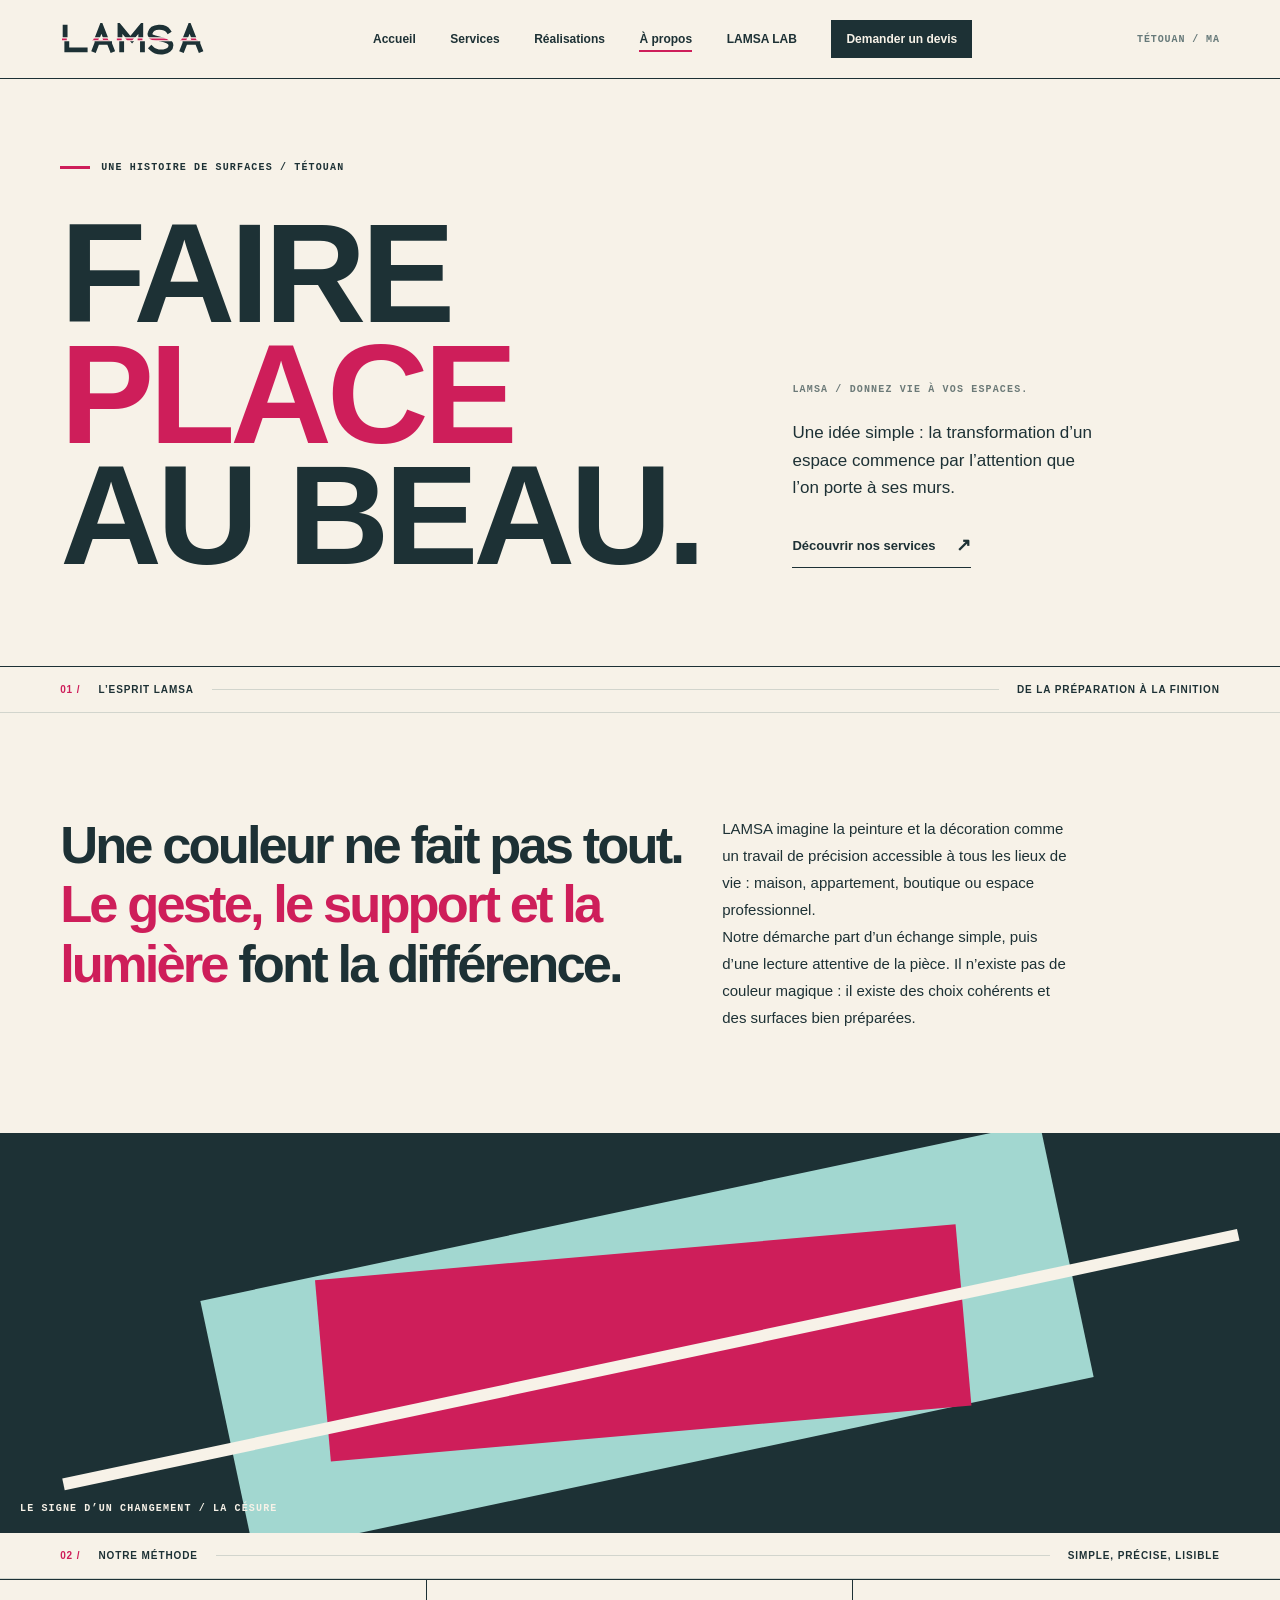
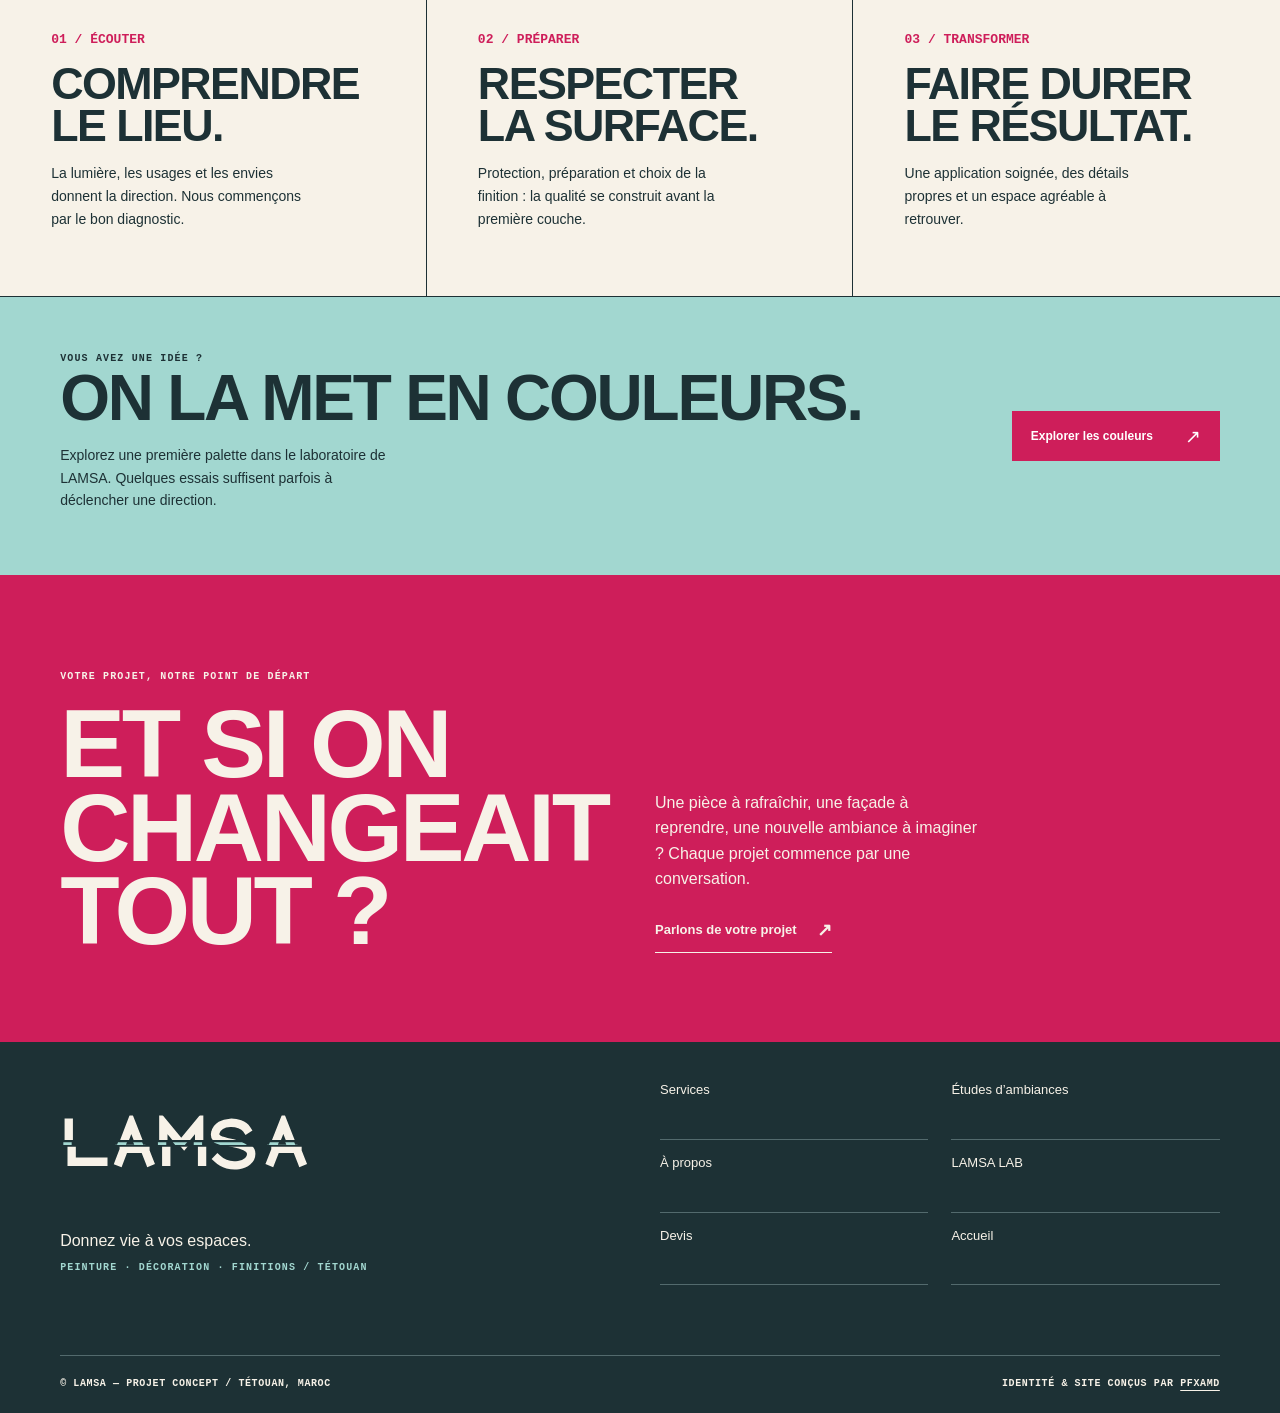
==== a-propos/index.html @ cbaf8243 "feat: build French multi-page LAMSA website around the color lab" ====
<!doctype html>
<html lang="fr"><head><meta charset="utf-8"><meta name="viewport" content="width=device-width, initial-scale=1">
<meta name="theme-color" content="#F7F2E8"><meta name="description" content="Découvrez l’esprit LAMSA à Tétouan : écoute, préparation des supports, peinture et finitions pour donner vie à vos espaces.">
<title>Notre approche — LAMSA</title>
<link rel="icon" href="../brand/lamsa-symbol.svg" type="image/svg+xml">
<link rel="stylesheet" href="../brand/tokens.css">
<link rel="stylesheet" href="../assets/site.css">
<script defer src="../assets/site.js"></script>
</head><body class="page-about"><div class="site-wrap"><a class="skip-site" href="#contenu">Aller au contenu</a>
<header class="topbar">
  <a class="topbar-logo" href="../index.html" aria-label="LAMSA — Accueil"><img src="../brand/lamsa-wordmark.svg" alt="LAMSA" width="612" height="132"></a>
  <nav id="siteNav" class="topbar-nav" aria-label="Navigation principale"><a href="../index.html">Accueil</a><a href="../services/">Services</a><a href="../realisations/">Réalisations</a><a href="../a-propos/" aria-current="page">À propos</a><a href="../lab/">LAMSA LAB</a><a href="../devis/" class="nav-quote">Demander un devis</a></nav>
  <span class="nav-location">TÉTOUAN / MA</span>
  <button class="menu-toggle" type="button" aria-controls="siteNav" aria-expanded="false"><span class="menu-glyph" aria-hidden="true"></span>MENU</button>
</header>
<main id="contenu">
<section class="page-intro"><div><span class="smallcaps"><span class="accent-line"></span>UNE HISTOIRE DE SURFACES / TÉTOUAN</span><h1 class="display">Faire<br><em>place</em><br>au beau.</h1></div><div class="page-intro-aside"><span class="issue-tag smallcaps">LAMSA / DONNEZ VIE À VOS ESPACES.</span><p>Une idée simple : la transformation d’un espace commence par l’attention que l’on porte à ses murs.</p><a class="text-link" href="../services/">Découvrir nos services <span aria-hidden="true">↗</span></a></div></section>
<div class="section-topline"><span class="number">01 /</span><span>L’ESPRIT LAMSA</span><i aria-hidden="true"></i><span>DE LA PRÉPARATION À LA FINITION</span></div>
<section class="about-statement"><blockquote>Une couleur ne fait pas tout. <em>Le geste, le support et la lumière</em> font la différence.</blockquote><div><p>LAMSA imagine la peinture et la décoration comme un travail de précision accessible à tous les lieux de vie : maison, appartement, boutique ou espace professionnel.</p><p>Notre démarche part d’un échange simple, puis d’une lecture attentive de la pièce. Il n’existe pas de couleur magique : il existe des choix cohérents et des surfaces bien préparées.</p></div></section>
<div class="about-diagram" role="img" aria-label="Composition géométrique La Césure, symbole des surfaces transformées"><div class="tile"></div><span class="smallcaps">LE SIGNE D’UN CHANGEMENT / LA CÉSURE</span></div>
<div class="section-topline"><span class="number">02 /</span><span>NOTRE MÉTHODE</span><i aria-hidden="true"></i><span>SIMPLE, PRÉCISE, LISIBLE</span></div>
<section class="method-list" aria-label="Les trois principes de LAMSA"><article><span class="method-no">01 / ÉCOUTER</span><div><h2 class="display">Comprendre<br>le lieu.</h2><p>La lumière, les usages et les envies donnent la direction. Nous commençons par le bon diagnostic.</p></div></article><article><span class="method-no">02 / PRÉPARER</span><div><h2 class="display">Respecter<br>la surface.</h2><p>Protection, préparation et choix de la finition : la qualité se construit avant la première couche.</p></div></article><article><span class="method-no">03 / TRANSFORMER</span><div><h2 class="display">Faire durer<br>le résultat.</h2><p>Une application soignée, des détails propres et un espace agréable à retrouver.</p></div></article></section>
<section class="next-band"><div><span class="smallcaps">VOUS AVEZ UNE IDÉE ?</span><h2 class="display">On la met en couleurs.</h2><p>Explorez une première palette dans le laboratoire de LAMSA. Quelques essais suffisent parfois à déclencher une direction.</p></div><a class="action-link" href="../lab/">Explorer les couleurs <span aria-hidden="true">↗</span></a></section>
<section class="final-cta" aria-labelledby="finalCtaTitle"><div><span class="smallcaps">VOTRE PROJET, NOTRE POINT DE DÉPART</span><h2 id="finalCtaTitle" class="display">Et si on<br>changeait<br>tout ?</h2></div><div><p>Une pièce à rafraîchir, une façade à reprendre, une nouvelle ambiance à imaginer ? Chaque projet commence par une conversation.</p><a href="../devis/" class="text-link">Parlons de votre projet <span aria-hidden="true">↗</span></a></div></section>
</main><footer class="site-footer"><div class="footer-main"><div>
    <a href="../index.html" aria-label="LAMSA — retour à l’accueil"><img src="../brand/lamsa-wordmark-white.svg" width="612" height="132" alt="LAMSA"></a>
    <p class="footer-claim">Donnez vie à vos espaces.</p><p class="smallcaps" style="color:#A2D7D0">PEINTURE · DÉCORATION · FINITIONS / TÉTOUAN</p></div>
    <nav class="footer-links" aria-label="Navigation de bas de page"><a href="../services/">Services</a><a href="../realisations/">Études d’ambiances</a><a href="../a-propos/">À propos</a><a href="../lab/">LAMSA LAB</a><a href="../devis/">Devis</a><a href="../index.html">Accueil</a></nav></div>
    <div class="footer-bottom"><span>© LAMSA — PROJET CONCEPT / TÉTOUAN, MAROC</span><span>IDENTITÉ & SITE CONÇUS PAR <a href="https://www.pfxamd.com" rel="noopener noreferrer">PFXAMD</a></span></div></footer></div></body></html>
---- brand/tokens.css ----
/* LAMSA — Direction 01 / La Césure. */
:root {
  --lamsa-ink: #1D3135;
  --lamsa-signature: #CE1E5A;
  --lamsa-plaster: #F7F2E8;
  --lamsa-glaze: #A2D7D0;
  --lamsa-rule: #D2D5CD;
  --lamsa-display: "Arial Narrow", "Helvetica Neue", Arial, sans-serif;
  --lamsa-text: "Helvetica Neue", Arial, sans-serif;
}
---- assets/site.css ----
/* LAMSA / La Césure — Original commercial site system by PFXAMD. */
:root{color-scheme:light;--ink:#1D3135;--paper:#F7F2E8;--pink:#CE1E5A;--mint:#A2D7D0;--rule:#D2D5CD;--soft:#E9E4D8;--pad:clamp(20px,4.7vw,78px)}
*,*::before,*::after{box-sizing:border-box}
html{scroll-behavior:smooth;scroll-padding-top:104px}
body{margin:0;background:var(--paper);color:var(--ink);font-family:"Helvetica Neue",Arial,sans-serif;-webkit-font-smoothing:antialiased}
a{color:inherit;text-decoration:none}button,input,select,textarea{font:inherit}button{cursor:pointer}button:disabled{cursor:not-allowed}a:focus-visible,button:focus-visible,input:focus-visible,textarea:focus-visible,select:focus-visible,summary:focus-visible{outline:3px solid var(--pink);outline-offset:3px}img,svg{max-width:100%}img{display:block}.site-wrap{max-width:1680px;margin:auto;overflow:clip}.smallcaps{font:700 10px/1.5 ui-monospace,Consolas,monospace;letter-spacing:.115em;text-transform:uppercase}.muted{color:#677875}.accent{color:var(--pink)}.accent-line{display:inline-block;vertical-align:middle;width:30px;height:3px;background:var(--pink);margin-inline-end:11px}.display{font-family:Impact,"Arial Narrow",Arial,sans-serif;letter-spacing:-.035em;text-transform:uppercase;font-stretch:condensed;font-weight:900}.kicker{font:700 11px/1.4 ui-monospace,Consolas,monospace;letter-spacing:.1em;text-transform:uppercase}.section-topline{display:flex;gap:18px;align-items:center;border-bottom:1px solid var(--rule);padding:17px var(--pad);font-size:10px;letter-spacing:.09em;font-weight:700}.section-topline i{height:1px;flex:1;background:var(--rule)}.section-topline .number{color:var(--pink)}.text-link{display:inline-flex;align-items:center;gap:20px;font-weight:700;font-size:13px;padding:11px 0;border-bottom:1px solid var(--ink);transition:gap .2s,color .2s}.text-link:hover{gap:28px;color:var(--pink)}.text-link span:last-child{font-size:18px}.action-link{display:inline-flex;align-items:center;justify-content:space-between;gap:32px;min-height:50px;background:var(--pink);color:white;padding:12px 19px;font-weight:700;font-size:12px;transition:background .2s}.action-link:hover{background:#A81549}.action-link span{font-size:19px;font-weight:400}.skip-site{position:absolute;z-index:100;top:-90px;left:10px;background:var(--paper);padding:13px;border:2px solid var(--pink)}.skip-site:focus{top:12px}
/* Navigation: repeated in static HTML to keep every URL independently usable. */
.topbar{position:relative;z-index:50;display:flex;align-items:center;justify-content:space-between;gap:22px;min-height:79px;padding:0 var(--pad);border-bottom:1px solid var(--ink);background:var(--paper)}.topbar-logo{width:148px;min-width:117px;display:block}.topbar-logo img{display:block;width:100%;height:auto}.topbar-nav{display:flex;gap:clamp(14px,2.7vw,40px);align-items:center}.topbar-nav>a{font-size:12px;font-weight:650;padding:13px 0;position:relative;white-space:nowrap}.topbar-nav>a:not(.nav-quote)::after{content:"";height:2px;background:var(--pink);position:absolute;left:0;bottom:7px;right:100%;transition:right .2s}.topbar-nav>a[aria-current=page]::after,.topbar-nav>a:hover::after{right:0}.topbar-nav .nav-quote{background:var(--ink);color:var(--paper);padding:12px 15px}.topbar-nav .nav-quote:hover{background:var(--pink)}.nav-location{font:700 10px ui-monospace,monospace;letter-spacing:.09em;color:#667979;white-space:nowrap}.menu-toggle{display:none;background:none;border:0;padding:10px 1px;color:var(--ink);font:700 11px ui-monospace,monospace;gap:9px;align-items:center}.menu-glyph{position:relative;width:22px;height:13px;border-block:2px solid currentColor;display:inline-block}.menu-glyph::after{content:"";position:absolute;top:4px;left:0;width:100%;height:2px;background:currentColor}.topbar.menu-open .menu-glyph{border-color:transparent}.topbar.menu-open .menu-glyph::after{transform:rotate(45deg);top:4px}.topbar.menu-open .menu-glyph::before{content:"";position:absolute;top:4px;left:0;width:100%;height:2px;background:currentColor;transform:rotate(-45deg)}
/* Homepage / editorial transformation canvas. */
.hero{display:grid;grid-template-columns:minmax(0,1.02fr) minmax(0,.98fr);min-height:clamp(590px,58vw,740px);border-bottom:1px solid var(--ink)}.hero-copy{padding:clamp(36px,4vw,62px) var(--pad);display:flex;flex-direction:column;align-items:flex-start}.hero h1{font-size:clamp(74px,8.7vw,155px);line-height:.85;margin:clamp(28px,5vw,78px) 0 27px}.hero h1 span{display:block}.hero h1 .cutline{color:var(--pink);position:relative}.hero h1 .cutline::before{content:"";display:block;position:absolute;left:-5px;right:-25px;top:53%;height:5px;background:var(--paper);transform:translateX(-10px)}.hero-intro{font-size:16px;line-height:1.6;max-width:38ch;margin:0 0 24px}.hero-copy .hero-actions{display:flex;flex-wrap:wrap;align-items:center;gap:12px 24px;margin-top:auto;padding-top:25px}.hero-tag{font:700 10px/1.7 ui-monospace,monospace;letter-spacing:.07em;max-width:190px;color:#667875}.hero-art{position:relative;min-height:510px;background:#E2DAC9;overflow:hidden;isolation:isolate}.hero-art::after{content:"";position:absolute;inset:0;border-left:1px solid var(--ink);pointer-events:none}.hero-art .visual-ident{position:absolute;z-index:12;top:24px;left:25px;color:var(--ink);font:700 10px ui-monospace,monospace;letter-spacing:.1em}.hero-art .change-group{position:absolute;z-index:15;bottom:20px;left:24px;right:24px;display:flex;justify-content:space-between;align-items:end;gap:20px}.theme-picker{display:flex;gap:7px}.theme-picker button{width:35px;height:35px;background:var(--swatch);border:3px solid #f7f2e8;box-shadow:0 0 0 1px #1d313560;position:relative}.theme-picker button[aria-pressed=true]::after{content:"";position:absolute;inset:8px;border:1px solid #f7f2e8;transform:rotate(45deg)}.theme-description{color:var(--paper);text-align:right;text-shadow:0 1px 14px #1d3135;max-width:135px}.theme-description strong{display:block;font-size:14px}.theme-description span{font:700 9px ui-monospace,monospace;letter-spacing:.06em}.room-art{position:absolute;inset:0;--wall-a:#78947E;--wall-b:#E8DBC3;--room-filter:0;transition:background .35s}.room-art .ceiling{position:absolute;inset:0 0 61%;background:#FAF5E7;clip-path:polygon(0 0,100% 0,100% 25%,28% 0,0 13%)}.room-art .wall-main{position:absolute;inset:8% -1% 23% 26%;background:var(--wall-a);clip-path:polygon(0 0,100% 11%,100% 100%,0 93%);transition:background .4s}.room-art .wall-side{position:absolute;inset:7% 73% 11% -3%;background:var(--wall-b);clip-path:polygon(0 7%,100% 0,100% 92%,0 100%);transition:background .4s}.room-art .wall-main::after{content:"";position:absolute;inset:0;background:linear-gradient(129deg,#fff9 0%,transparent 35%,#172b4035 100%)}.room-art .wall-side::after{content:"";position:absolute;inset:0;background:linear-gradient(93deg,#172b4040,transparent 95%)}.room-art .floor{position:absolute;inset:70% 0 0;background:#C5A98D;clip-path:polygon(28% 0,100% 14%,100% 100%,0 100%,0 27%)}.room-art .floor::after{content:"";position:absolute;inset:0;background:repeating-linear-gradient(9deg,transparent 0 64px,#fff4 65px 66px,transparent 67px 91px)}.room-art .frame{position:absolute;top:24%;left:42%;width:30%;height:24%;border:12px solid #EDE4D8;background:#F1D6BC;transform:skewY(3deg);box-shadow:8px 12px 0 #182d3623}.room-art .frame::before{content:"";position:absolute;left:25%;top:15%;width:60%;height:65%;border:12px solid #CE1E5A;border-radius:52% 45% 10% 10%;transform:rotate(-19deg)}.room-art .seat{position:absolute;top:60%;left:24%;width:58%;height:25%;background:#314B4E;clip-path:polygon(12% 7%,80% 0%,98% 26%,100% 84%,86% 100%,7% 89%,0 46%);filter:drop-shadow(14px 18px 0 #172e3040)}.room-art .seat::before{content:"";position:absolute;left:13%;top:13%;height:43%;width:71%;background:#587A76;transform:skewX(-9deg)}.room-art .table{position:absolute;left:41%;bottom:9%;width:34%;height:13%;background:#D6B08B;clip-path:polygon(0 0,85% 0,100% 30%,93% 50%,9% 47%,6% 100%,2% 100%)}.room-art .plant{position:absolute;left:10%;bottom:12%;width:15%;height:29%;border-left:7px solid #566D55;transform:skewX(-8deg)}.room-art .plant::before{content:"";position:absolute;inset:-25% -60% 25%;border-radius:42% 60% 50% 10%;border:16px solid #6A9872;border-bottom:0;transform:rotate(23deg)}.room-art .light-pin{position:absolute;z-index:3;top:42%;left:28%;height:6px;width:75%;background:var(--mint);transform:rotate(4deg);box-shadow:0 6px 0 var(--pink)}.room-art .light-pin::after{content:"";position:absolute;right:14%;top:-18px;width:9px;height:50px;background:var(--paper)}.room-art .shadow{position:absolute;inset:0;background:radial-gradient(ellipse at 70% 38%,transparent 0%,#1d313514 80%);pointer-events:none}
.section-intro{display:grid;grid-template-columns:1fr 1fr;gap:30px;padding:clamp(45px,7vw,100px) var(--pad)}.section-intro h2{font-size:clamp(52px,7.3vw,115px);line-height:.9;margin:0}.section-intro p{font-size:16px;line-height:1.65;max-width:42ch;margin:5px 0 25px}.service-ledger{border-top:1px solid var(--ink)}.service-ledger a{display:grid;grid-template-columns:58px 1fr 1fr 32px;align-items:center;gap:16px;padding:24px var(--pad);border-bottom:1px solid var(--ink);min-height:96px;transition:background .2s,color .2s}.service-ledger a:hover{background:var(--ink);color:var(--paper)}.service-ledger a:hover .service-index{color:var(--mint)}.service-ledger strong{font-family:Impact,"Arial Narrow",sans-serif;font-size:clamp(26px,4vw,59px);font-weight:900;text-transform:uppercase;line-height:1}.service-ledger .service-index{font:700 11px ui-monospace,monospace;color:var(--pink)}.service-ledger .service-summary{font-size:13px;line-height:1.5;max-width:32ch}.service-ledger .arrow{font-size:28px;justify-self:end}.manifesto-band{display:grid;grid-template-columns:1.15fr .85fr;min-height:470px;background:var(--ink);color:var(--paper)}.manifesto-content{padding:clamp(40px,6vw,95px) var(--pad)}.manifesto-content h2{font-size:clamp(63px,7vw,114px);line-height:.88;margin:34px 0}.manifesto-content p{font-size:16px;max-width:40ch;line-height:1.6}.manifesto-band .text-link{border-color:var(--paper)}.manifesto-art{position:relative;background:var(--pink);overflow:hidden;display:grid;place-items:center}.manifesto-art .slit{width:90%;height:55%;background:var(--mint);transform:rotate(-16deg);position:relative}.manifesto-art .slit::before{content:"";position:absolute;top:45%;left:-20%;width:150%;height:14px;background:var(--ink);transform:translateY(26px)}.manifesto-art .slit::after{content:"";position:absolute;left:24%;top:15%;width:36%;height:72%;background:var(--paper);clip-path:polygon(0 0,70% 0,70% 75%,100% 75%,100% 100%,0 100%)}.manifesto-art .seal{position:absolute;bottom:20px;right:24px;font:700 10px ui-monospace,monospace;letter-spacing:.08em}.studies-hero{padding:70px var(--pad) 28px;display:flex;align-items:end;justify-content:space-between;gap:24px}.studies-hero h2{font-size:clamp(52px,7vw,108px);line-height:.9;margin:0}.studies-hero p{max-width:35ch;line-height:1.6;font-size:14px}.study-grid{display:grid;grid-template-columns:1.3fr 1fr 1fr;gap:0;border-top:1px solid var(--ink);border-bottom:1px solid var(--ink)}.study-link{position:relative;display:block;min-width:0;border-right:1px solid var(--ink)}.study-link:last-child{border-right:0}.study-link .study-label{padding:17px 20px 23px;display:flex;align-items:center;justify-content:space-between;gap:12px}.study-link .study-label strong{font-size:17px}.study-link:hover .study-label span{color:var(--pink)}.study-shot{position:relative;min-height:290px;overflow:hidden;background:#DDCFB9;--tone:#78947E;--other:#EAE5D9}.study-shot::after{content:"";position:absolute;inset:0;background:linear-gradient(145deg,#fff9,transparent 30%,#1b2d351f 100%);pointer-events:none}.study-shot .study-wall{position:absolute;inset:0 0 17% 0;background:var(--tone);clip-path:polygon(0 0,100% 0,100% 90%,0 72%)}.study-shot .study-wall::before{content:"";position:absolute;left:0;top:0;width:26%;height:100%;background:var(--other);clip-path:polygon(0 0,100% 8%,100% 98%,0 80%)}.study-shot .study-floor{position:absolute;inset:71% 0 0;background:#D9BD9E;clip-path:polygon(0 0,100% 42%,100% 100%,0 100%)}.study-shot .study-object{position:absolute;left:34%;bottom:12%;width:46%;height:27%;background:#243D44;clip-path:polygon(8% 0,82% 0,100% 28%,95% 100%,0 100%);box-shadow:12px 14px 0 #2223}.study-shot .study-object::before{content:"";position:absolute;inset:12% 8% 26%;background:#55726F}.study-shot .study-mark{position:absolute;top:12%;right:16%;width:29%;height:30%;border:10px solid #F5EDE2;transform:skewY(6deg)}.study-shot[data-study="boutique"] .study-object{left:32%;width:55%;height:31%;background:#977B60;clip-path:polygon(0 0,96% 12%,90% 100%,5% 89%)}.study-shot[data-study="boutique"] .study-mark{top:12%;right:15%;border-width:5px;box-shadow:0 42px 0 -8px #EBE4D3,0 86px 0 -8px #EBE4D3}.study-shot[data-study="chambre"] .study-object{left:28%;bottom:12%;width:62%;height:24%;background:#E2D3C1;clip-path:polygon(0 0,79% 0,100% 74%,9% 100%)}.study-shot[data-study="chambre"] .study-mark{border:8px solid #EAD1BB;width:23%;height:36%;right:12%;top:14%}.study-shot[data-study="boutique"]{--tone:#355761;--other:#D7BA8C}.study-shot[data-study="chambre"]{--tone:#A98283;--other:#E5D7C6}
.next-band{display:grid;grid-template-columns:1fr auto;gap:30px;align-items:center;background:var(--mint);padding:50px var(--pad)}.next-band h2{font-size:clamp(40px,5vw,78px);line-height:1;margin:0}.next-band p{font-size:14px;line-height:1.6;max-width:42ch}
/* Subpages */
.page-intro{display:grid;grid-template-columns:1.25fr .75fr;gap:20px;padding:clamp(43px,6vw,90px) var(--pad) clamp(45px,7vw,105px);border-bottom:1px solid var(--ink)}.page-intro h1{font-size:clamp(75px,11vw,180px);line-height:.86;margin:38px 0 0;overflow-wrap:anywhere}.page-intro h1 em{font-style:normal;color:var(--pink)}.page-intro-aside{display:flex;flex-direction:column;justify-content:end;align-items:flex-start;padding:0 0 8px;gap:22px}.page-intro-aside p{font-size:17px;line-height:1.6;max-width:33ch;margin:0}.page-intro .issue-tag{color:#6C7A78}.page-intro[data-page="devis"] h1{font-size:clamp(70px,10vw,152px)}
.service-detail{display:grid;grid-template-columns:1fr .9fr;min-height:470px;border-bottom:1px solid var(--ink)}.service-detail:nth-of-type(even){background:#FFFDF6}.service-copy{padding:clamp(35px,5vw,76px) var(--pad);display:flex;flex-direction:column;align-items:flex-start}.service-copy .service-heading{font-size:clamp(47px,6vw,94px);line-height:.91;margin:23px 0}.service-copy p{font-size:15px;line-height:1.65;max-width:44ch;margin:0 0 15px}.service-copy ul{padding-left:18px;margin:12px 0 24px;font-size:13px;line-height:1.85}.service-copy .detail-link{margin-top:auto}.service-art{position:relative;overflow:hidden;background:var(--mint);min-height:350px;border-left:1px solid var(--ink);isolation:isolate}.service-art::before{content:"";position:absolute;inset:0;background:repeating-linear-gradient(90deg,transparent 0 18%,#ffffff15 calc(18% + 1px) calc(18% + 2px));pointer-events:none;z-index:9}.art-slab{position:absolute;top:13%;left:14%;width:77%;height:71%;background:var(--ink);transform:skewY(-10deg)}.art-slab::before{content:"";position:absolute;left:7%;top:7%;width:64%;height:71%;background:#EAE5D9}.art-slab::after{content:"";position:absolute;left:-10%;right:-10%;height:11px;top:52%;background:var(--pink);transform:translateY(12px)}.service-art[data-art="exterieur"]{background:#DDD6C7}.service-art[data-art="exterieur"] .art-slab{transform:none;top:9%;left:17%;width:65%;height:75%;background:#F9EEDC;box-shadow:16px 17px 0 #1d3135}.service-art[data-art="exterieur"] .art-slab::before{width:24%;height:40%;top:19%;left:24%;background:#6C9FA3;box-shadow:95px 0 0 #6C9FA3,0 75px 0 -18px #ce1e5a,95px 75px 0 -18px #ce1e5a}.service-art[data-art="exterieur"] .art-slab::after{top:auto;bottom:3%;left:0;right:0;background:var(--pink);height:5px;transform:none}.service-art[data-art="finitions"]{background:#D3BAB4}.service-art[data-art="finitions"] .art-slab{background:#C6785B;transform:rotate(-12deg);box-shadow:25px 23px 0 var(--ink)}.service-art[data-art="finitions"] .art-slab::before{background:repeating-linear-gradient(35deg,#C6785B 0 10px,#DF9A74 11px 16px,#C6785B 17px 32px);width:85%;height:85%}.service-art[data-art="finitions"] .art-slab::after{background:var(--paper);height:13px;transform:rotate(7deg)}.service-art[data-art="renovation"]{background:#DAD7CE}.service-art[data-art="renovation"] .art-slab{background:#BDB7AA;transform:skewY(4deg)}.service-art[data-art="renovation"] .art-slab::before{width:48%;height:100%;top:0;left:51%;background:var(--mint)}.service-art[data-art="renovation"] .art-slab::after{top:0;bottom:0;height:auto;width:10px;left:49%;right:auto;background:var(--pink);transform:rotate(-6deg)}.service-art[data-art="commerce"]{background:var(--pink)}.service-art[data-art="commerce"] .art-slab{background:#F6E8D7;transform:rotate(6deg)}.service-art[data-art="commerce"] .art-slab::before{background:#31565A;top:28%;left:10%;width:79%;height:56%}.service-art[data-art="commerce"] .art-slab::after{top:18%;height:10px;background:var(--pink)}
.finish-demo{padding:65px var(--pad);background:var(--ink);color:var(--paper);display:grid;grid-template-columns:1fr 1fr;gap:40px}.finish-demo h2{font-size:clamp(50px,6vw,88px);line-height:.95;margin:15px 0}.finish-demo p{line-height:1.6;max-width:44ch}.finish-tabs{display:flex;gap:8px;flex-wrap:wrap;margin:26px 0}.finish-tabs button{background:transparent;border:1px solid #9AA8A3;color:var(--paper);padding:12px 18px;font-weight:700;font-size:12px}.finish-tabs button[aria-pressed=true]{background:var(--mint);color:var(--ink);border-color:var(--mint)}.finish-sample{min-height:350px;position:relative;background:#C6785B;overflow:hidden;border:13px solid #D7C6B5}.finish-sample::before{content:"";position:absolute;inset:0;background:linear-gradient(121deg,#fff8,transparent 30%,#1d313540)}.finish-sample[data-finish-demo="velours"]::after{content:"";position:absolute;inset:0;background:linear-gradient(135deg,#fff9,transparent 55%,#152d3666)}.finish-sample[data-finish-demo="mineral"]::after{content:"";position:absolute;inset:0;background:repeating-linear-gradient(33deg,transparent 0 14px,#fffa 15px,#3329 17px,transparent 22px);opacity:.19}.finish-sample .sample-number{position:absolute;bottom:14px;right:17px;color:white;font:700 10px ui-monospace,monospace;letter-spacing:.12em}.finish-sample .cut-rule{position:absolute;top:53%;left:-4%;right:-4%;height:11px;background:var(--mint);transform:rotate(-7deg)}
/* Realisations: deliberately labelled as conceptual colour studies. */
.case{padding:clamp(45px,6vw,90px) var(--pad);border-bottom:1px solid var(--ink);display:grid;grid-template-columns:.7fr 1.3fr;gap:clamp(25px,5vw,80px)}.case-copy{display:flex;flex-direction:column;align-items:start;gap:16px}.case-copy h2{font-size:clamp(48px,6vw,98px);line-height:.9;margin:17px 0}.case-copy p{max-width:37ch;line-height:1.6;font-size:15px;margin:0}.case-copy .material-list{margin-top:auto;display:flex;gap:8px;flex-wrap:wrap}.case-copy .material-list span{font:700 10px ui-monospace,monospace;border:1px solid var(--rule);padding:8px 9px}.case-visual .study-shot{min-height:clamp(340px,35vw,500px);border:1px solid var(--ink)}.case-visual .study-shot .study-wall{background:var(--after-color,var(--tone));transition:background .2s}.case-visual .study-shot .study-wall::before{background:var(--after-side,var(--other))}.case-visual .before-layer{position:absolute;inset:0;clip-path:inset(0 calc(100% - var(--wipe,50%)) 0 0);background:#D4CFC7;pointer-events:none}.case-visual .before-layer .study-shot{height:100%;min-height:0;border:0;--tone:#D1CEC7;--other:#BAB8B2}.case-visual .before-layer .study-wall{background:#D1CEC7}.case-visual .before-layer .study-wall::before{background:#BAB8B2}.case-visual .wipe-line{position:absolute;top:0;bottom:0;left:var(--wipe,50%);width:3px;background:var(--paper);pointer-events:none}.case-visual .wipe-line::after{content:"↔";display:grid;place-items:center;font-size:22px;position:absolute;top:50%;left:50%;transform:translate(-50%,-50%);width:46px;height:46px;background:var(--paper);border:1px solid var(--ink);color:var(--ink)}.case-visual .case-range{width:100%;accent-color:var(--pink);margin:19px 0 0}.case-meta{display:flex;justify-content:space-between;gap:20px;font:700 10px ui-monospace,monospace;letter-spacing:.08em;margin-top:8px}.case-meta span:nth-child(2){color:var(--pink)}
/* About */
.about-statement{padding:clamp(55px,8vw,120px) var(--pad);display:grid;grid-template-columns:1fr .8fr;gap:40px}.about-statement blockquote{font-size:clamp(28px,4.1vw,70px);line-height:1.13;letter-spacing:-.055em;margin:0;font-weight:700}.about-statement blockquote em{font-style:normal;color:var(--pink)}.about-statement p{font-size:15px;line-height:1.8;max-width:42ch;margin:0}.about-diagram{position:relative;min-height:400px;background:var(--ink);overflow:hidden}.about-diagram .tile{position:absolute;width:67%;height:65%;left:17%;top:19%;background:var(--mint);transform:rotate(-12deg)}.about-diagram .tile:before{content:"";position:absolute;width:75%;height:70%;top:16%;left:12%;background:var(--pink);transform:rotate(7deg)}.about-diagram .tile:after{content:"";position:absolute;left:-20%;width:140%;height:12px;top:49%;background:var(--paper);transform:translateY(18px)}.about-diagram span{position:absolute;z-index:3;left:20px;bottom:17px;color:var(--paper)}.method-list{display:grid;grid-template-columns:repeat(3,1fr);border-top:1px solid var(--ink);border-bottom:1px solid var(--ink)}.method-list article{padding:clamp(26px,4vw,60px);border-right:1px solid var(--ink);min-height:300px;display:flex;flex-direction:column;justify-content:space-between}.method-list article:last-child{border-right:0}.method-list .method-no{color:var(--pink);font:700 13px ui-monospace,monospace}.method-list h2{font-size:clamp(32px,3.5vw,60px);line-height:.95;margin:15px 0}.method-list p{font-size:14px;line-height:1.65;max-width:33ch}
/* Devis: stage-03 functional draft; actual transmission belongs to stage 04. */
.quote-layout{display:grid;grid-template-columns:minmax(0,1.05fr) minmax(280px,.95fr);border-bottom:1px solid var(--ink)}.quote-form{padding:clamp(30px,5vw,75px) var(--pad);border-right:1px solid var(--ink)}.quote-form h2{font-size:clamp(44px,5.5vw,75px);line-height:.96;margin:12px 0 30px}.field-group{border:0;padding:0;margin:0 0 29px}.field-group legend{font:700 11px ui-monospace,monospace;letter-spacing:.08em;margin-bottom:14px}.quote-choice{display:flex;flex-wrap:wrap;gap:8px}.quote-choice label{display:flex;gap:8px;align-items:center;padding:12px 14px;min-height:47px;border:1px solid #AAB8B0;cursor:pointer;font-size:13px}.quote-choice label:has(input:checked){background:var(--ink);color:var(--paper);border-color:var(--ink)}.quote-choice input{accent-color:var(--pink)}.field-pair{display:grid;grid-template-columns:1fr 1fr;gap:14px}.quote-form .field{display:flex;flex-direction:column;gap:8px;margin-bottom:21px}.quote-form .field label{font-size:12px;font-weight:700}.quote-form input:not([type=radio]),.quote-form textarea,.quote-form select{width:100%;padding:13px 12px;border:1px solid #91A49E;background:#fffdf6;color:var(--ink);border-radius:0;font-size:13px}.quote-form textarea{resize:vertical;min-height:110px}.quote-form .note{font-size:12px;color:#5C716E;line-height:1.7}.quote-form button[type=submit]{border:0;width:100%;background:var(--pink);color:white;min-height:54px;padding:15px 21px;font-size:13px;font-weight:700;text-align:left;display:flex;align-items:center;justify-content:space-between}.quote-form button[type=submit]:hover{background:#A81549}.quote-status{min-height:24px;font-size:12px;font-weight:700}.quote-preview{padding:clamp(35px,5vw,75px) var(--pad);background:var(--mint);display:flex;flex-direction:column;gap:24px}.quote-preview h2{font-size:clamp(41px,4.5vw,69px);margin:0;line-height:.98}.quote-preview .preview-art{min-height:180px;position:relative;overflow:hidden;border:1px solid var(--ink);background:var(--ink)}.quote-preview .preview-art:before{content:"";position:absolute;width:57%;height:80%;top:12%;left:8%;background:var(--paper);transform:skewY(-10deg)}.quote-preview .preview-art:after{content:"";position:absolute;width:51%;height:75%;top:20%;right:8%;background:var(--pink);clip-path:polygon(0 0,100% 10%,100% 100%,0 84%)}.quote-preview dl{display:grid;grid-template-columns:140px 1fr;gap:15px;border-top:1px solid #70928C;padding-top:20px;margin:0;font-size:13px}.quote-preview dt{font-weight:700}.quote-preview dd{margin:0;overflow-wrap:anywhere}.quote-preview .disclaimer{font-size:12px;line-height:1.65;max-width:44ch}
/* Shared conclusion. */
.final-cta{background:var(--pink);color:var(--paper);padding:clamp(45px,7vw,105px) var(--pad);display:grid;grid-template-columns:1fr 1fr;gap:30px;align-items:end}.final-cta h2{font-size:clamp(59px,7.6vw,125px);line-height:.86;margin:18px 0 0}.final-cta p{font-size:16px;line-height:1.6;max-width:37ch}.final-cta a{border-color:var(--paper);color:var(--paper)}.site-footer{background:var(--ink);color:var(--paper);padding:35px var(--pad) 25px}.footer-main{display:grid;grid-template-columns:1fr 1fr;gap:40px;padding-bottom:70px}.footer-main img{max-width:255px;width:70%}.footer-main .footer-claim{margin:23px 0 0;font-size:16px}.footer-links{display:grid;grid-template-columns:1fr 1fr;gap:10px 23px;justify-content:end}.footer-links a{font-size:13px;padding:5px 0;border-bottom:1px solid #536A6D}.footer-links a:hover{color:var(--mint)}.footer-bottom{border-top:1px solid #536A6D;padding-top:20px;display:flex;gap:16px;flex-wrap:wrap;justify-content:space-between;align-items:center;font:700 10px/1.5 ui-monospace,Consolas,monospace;letter-spacing:.06em}.footer-bottom a{text-decoration:underline;text-underline-offset:4px}.footer-bottom a:hover{color:var(--mint)}
/* Integration with phase-02 LAB: only contextual overrides, no engine changes. */
.lab-page .lab{padding-top:30px}.lab-page .site-shell{max-width:none;overflow:visible}.lab-page .lab-head{padding-top:25px}.lab-page .lab-footnotes{padding-bottom:65px}.lab-page .topbar{border-bottom:1px solid var(--ink)}.lab-page .section-topline{border-bottom:0}.lab-page .site-footer{margin-top:0}
@media(max-width:1200px){.nav-location{display:none}.hero h1{font-size:clamp(68px,8.4vw,130px)}.topbar-nav{gap:15px}}
@media(max-width:960px){.topbar-nav{gap:12px}.topbar-nav>a{font-size:11px}.topbar-logo{width:125px}.hero{min-height:550px}.hero h1{font-size:clamp(67px,8.9vw,110px)}.hero-copy{padding-block:43px}.room-art .frame{border-width:7px}.room-art .frame::before{border-width:7px}.method-list article{padding:25px}.method-list{grid-template-columns:repeat(3,minmax(0,1fr))}}
@media(max-width:760px){.topbar{min-height:67px}.topbar-logo{width:129px}.menu-toggle{display:inline-flex}.topbar-nav{display:none;position:absolute;left:0;right:0;top:100%;background:var(--paper);padding:12px var(--pad) 24px;border-bottom:2px solid var(--ink);box-shadow:0 12px 18px #1d31351a;flex-direction:column;align-items:stretch;gap:0}.topbar.menu-open .topbar-nav{display:flex}.topbar-nav>a{font-size:16px;padding:14px 0;border-bottom:1px solid var(--rule)}.topbar-nav .nav-quote{padding:17px;margin-top:14px;text-align:center}.nav-location{display:block;margin-left:auto;font-size:9px}.hero{grid-template-columns:1fr}.hero-copy{min-height:480px}.hero-art{min-height:500px}.hero-art::after{border-left:0;border-top:1px solid var(--ink)}.hero h1{font-size:clamp(78px,13vw,122px)}.section-intro{grid-template-columns:1fr;gap:13px}.service-ledger a{grid-template-columns:34px 1fr 35px;gap:12px;min-height:100px}.service-ledger .service-summary{grid-column:2;grid-row:2}.service-ledger .arrow{grid-column:3;grid-row:1/3}.manifesto-band{grid-template-columns:1fr}.manifesto-art{min-height:360px}.studies-hero{flex-direction:column;align-items:flex-start}.study-grid{grid-template-columns:1fr 1fr}.study-link:last-child{grid-column:1/-1}.study-link:nth-child(2){border-right:0}.study-link:last-child{border-top:1px solid var(--ink)}.study-shot{min-height:260px}.next-band{grid-template-columns:1fr}.page-intro{grid-template-columns:1fr;gap:20px;padding-bottom:55px}.page-intro h1{font-size:clamp(68px,14vw,126px)}.page-intro-aside{padding-top:15px}.service-detail{grid-template-columns:1fr}.service-art{border-left:0;border-top:1px solid var(--ink);min-height:390px}.service-copy{min-height:390px}.finish-demo{grid-template-columns:1fr}.case{grid-template-columns:1fr}.case-copy h2{margin:5px 0}.case-copy .material-list{margin-top:10px}.about-statement{grid-template-columns:1fr}.about-diagram{min-height:350px}.quote-layout{grid-template-columns:1fr}.quote-form{border-right:0;border-bottom:1px solid var(--ink)}.quote-preview{min-height:350px}.final-cta{grid-template-columns:1fr}.footer-main{grid-template-columns:1fr}.footer-main img{max-width:210px}.footer-links{max-width:500px}}
@media(max-width:450px){.topbar-logo{width:118px}.nav-location{font-size:8px}.hero-copy{min-height:455px}.hero h1{font-size:clamp(67px,15vw,83px)}.hero-art{min-height:395px}.hero-art .change-group{left:15px;right:15px;bottom:15px}.hero-art .visual-ident{left:16px;top:18px}.room-art .frame{top:25%;left:41%}.room-art .seat{top:59%}.section-intro h2,.studies-hero h2{font-size:clamp(53px,13vw,70px)}.service-ledger strong{font-size:clamp(32px,9vw,49px)}.service-ledger a{padding-top:20px;padding-bottom:20px}.study-grid{grid-template-columns:1fr}.study-link{border-right:0;border-bottom:1px solid var(--ink)}.study-link:last-child{border-top:0;border-bottom:0}.study-shot{min-height:290px}.page-intro h1{font-size:clamp(62px,17vw,96px)}.page-intro[data-page=devis] h1{font-size:clamp(61px,15vw,92px)}.service-art{min-height:305px}.service-copy{min-height:350px}.service-copy .service-heading{font-size:clamp(51px,12vw,72px)}.finish-demo{padding-top:50px;padding-bottom:50px}.finish-sample{min-height:270px}.case-visual .study-shot{min-height:280px}.field-pair{grid-template-columns:1fr;gap:0}.quote-preview dl{grid-template-columns:105px 1fr}.method-list{grid-template-columns:1fr}.method-list article{border-right:0;border-bottom:1px solid var(--ink);min-height:235px}.method-list article:last-child{border-bottom:0}.footer-main{padding-bottom:40px}.final-cta h2{font-size:clamp(58px,14vw,86px)}}
@media(prefers-reduced-motion:reduce){html{scroll-behavior:auto}*,*::before,*::after{scroll-behavior:auto!important;transition:none!important;animation:none!important}}
/* Dedicated LAB route keeps the phase-02 headline style with semantic h1. */
.lab-page .lab-head h1{font-family:Impact,"Arial Narrow",Arial,sans-serif;font-size:clamp(50px,6.3vw,105px);letter-spacing:-.034em;line-height:.99;font-weight:900;text-transform:uppercase;margin:18px 0 0}
.lab-page .lab-head h1 em{font-style:normal;color:var(--lamsa-signature)}
@media(max-width:600px){.lab-page .lab-head h1{font-size:clamp(52px,11.4vw,75px)}}
.case-visual .before-layer .study-shot{height:100%;min-height:0;border:0}
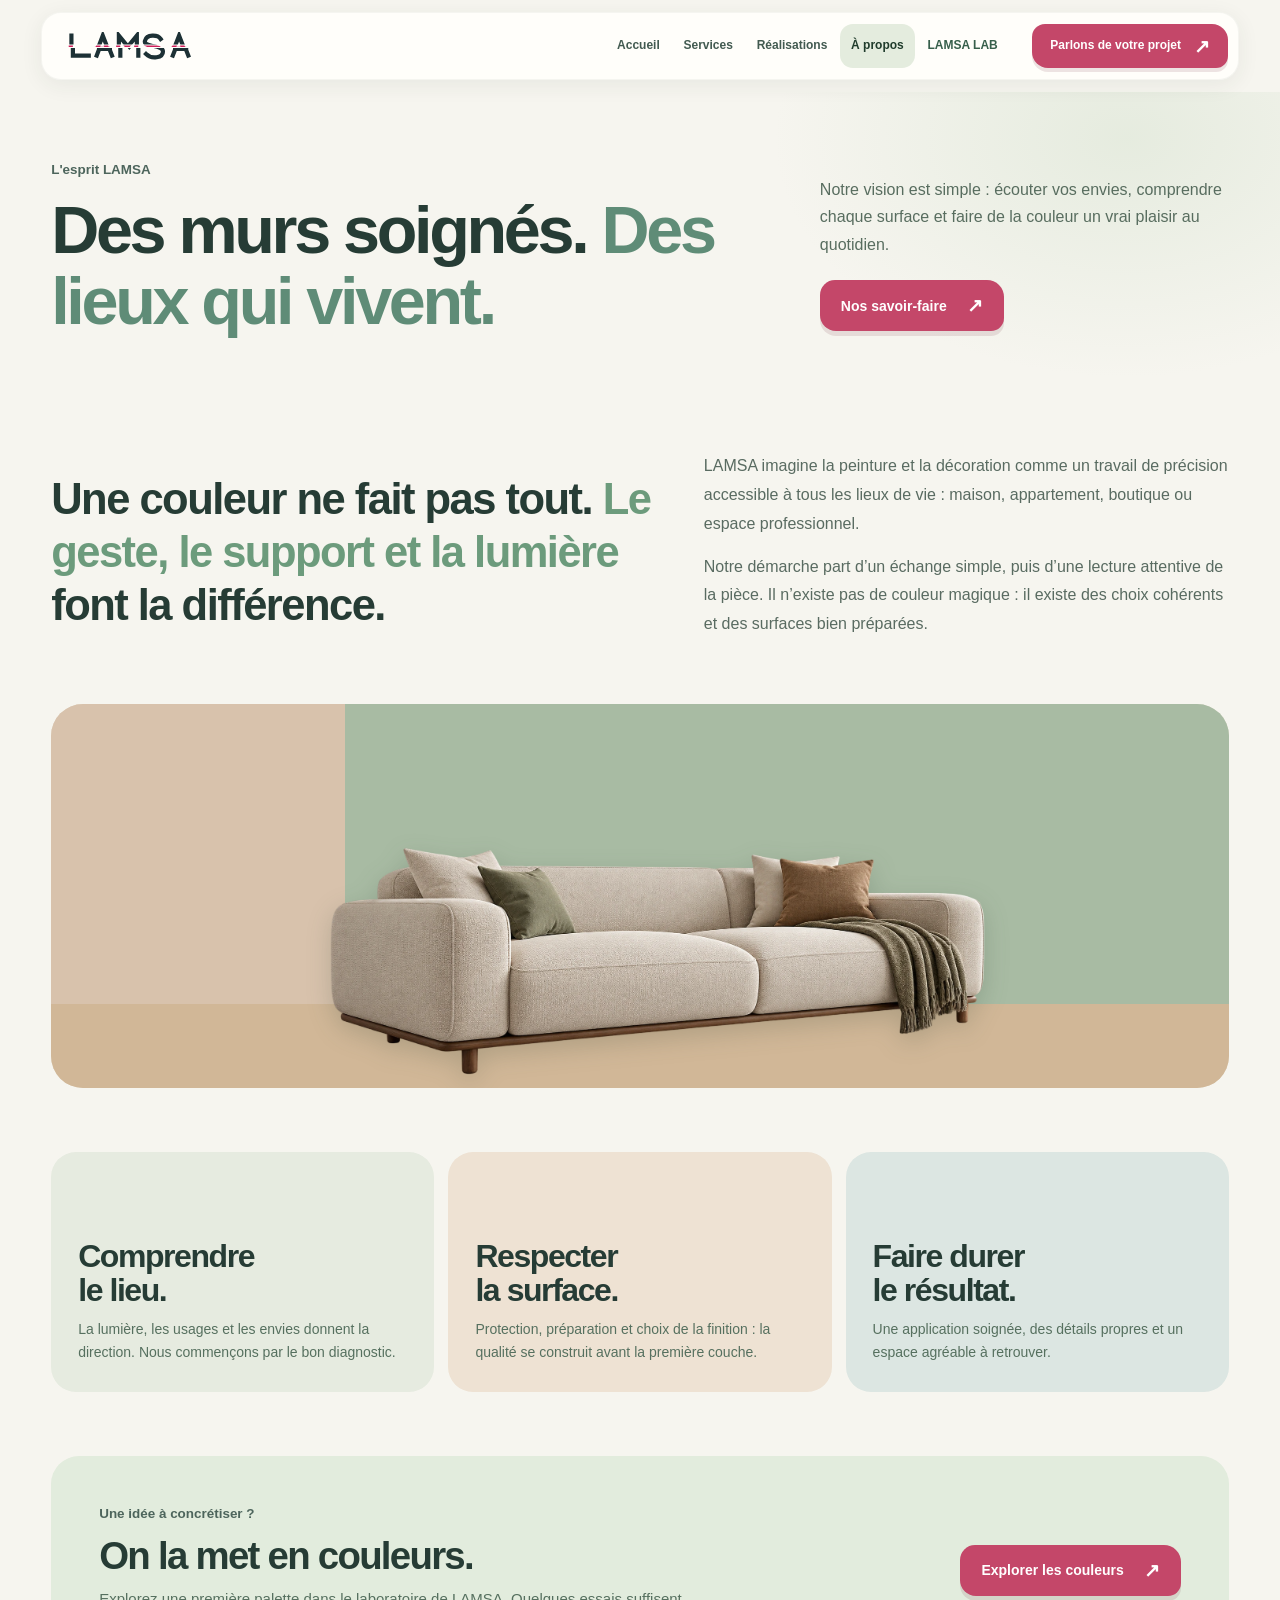
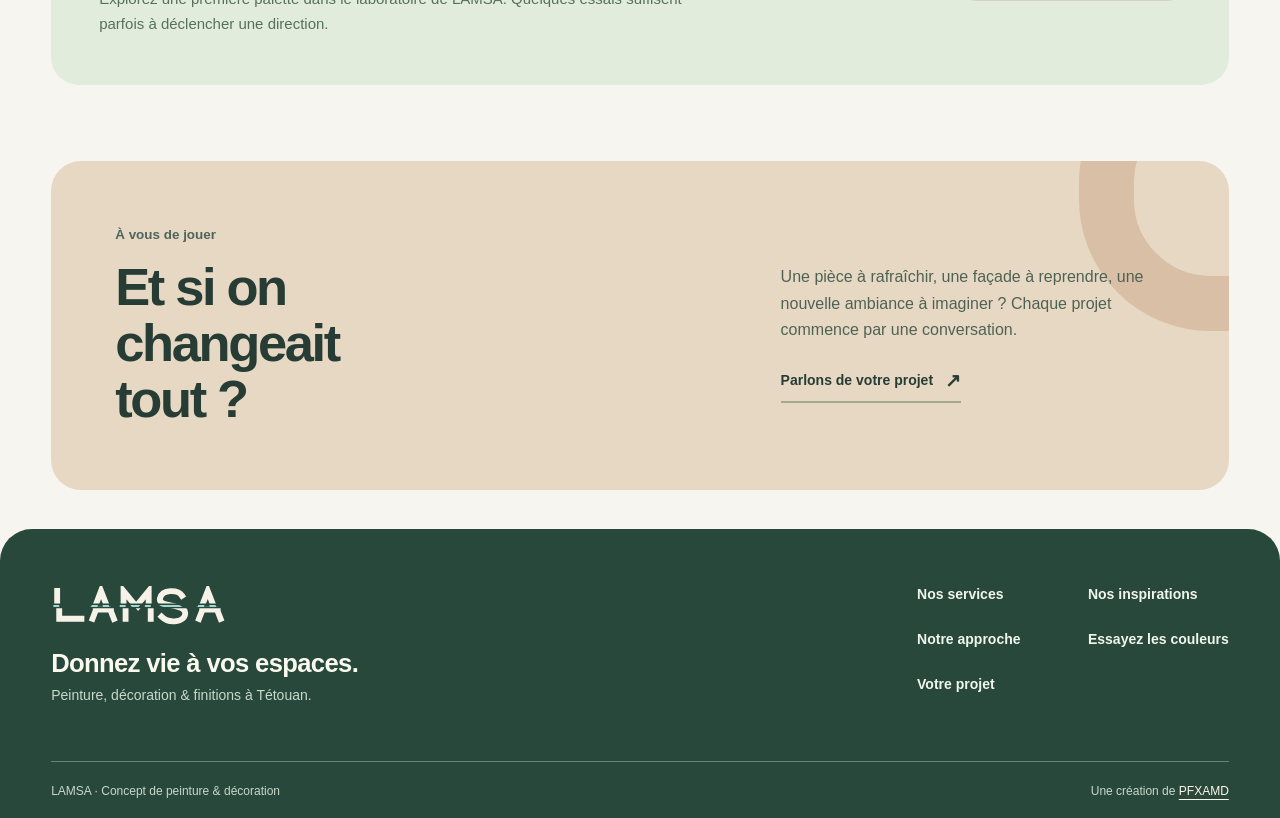
==== commit bf1439d4: "redesign: replace editorial LAMSA UI with Living Surfaces across six pages" ====
--- a/a-propos/index.html
+++ b/a-propos/index.html
@@ -1,29 +1,20 @@
 <!doctype html>
 <html lang="fr"><head><meta charset="utf-8"><meta name="viewport" content="width=device-width, initial-scale=1">
-<meta name="theme-color" content="#F7F2E8"><meta name="description" content="Découvrez l’esprit LAMSA à Tétouan : écoute, préparation des supports, peinture et finitions pour donner vie à vos espaces.">
+<meta name="theme-color" content="#F5F5F0"><meta name="description" content="Découvrez l’esprit LAMSA à Tétouan : écoute, préparation des supports, peinture et finitions pour donner vie à vos espaces.">
 <title>Notre approche — LAMSA</title>
 <link rel="icon" href="../brand/lamsa-symbol.svg" type="image/svg+xml">
 <link rel="stylesheet" href="../brand/tokens.css">
-<link rel="stylesheet" href="../assets/site.css">
+<link rel="stylesheet" href="../assets/site.css?v=living-surfaces-1">
 <script defer src="../assets/site.js"></script>
 </head><body class="page-about"><div class="site-wrap"><a class="skip-site" href="#contenu">Aller au contenu</a>
-<header class="topbar">
-  <a class="topbar-logo" href="../index.html" aria-label="LAMSA — Accueil"><img src="../brand/lamsa-wordmark.svg" alt="LAMSA" width="612" height="132"></a>
-  <nav id="siteNav" class="topbar-nav" aria-label="Navigation principale"><a href="../index.html">Accueil</a><a href="../services/">Services</a><a href="../realisations/">Réalisations</a><a href="../a-propos/" aria-current="page">À propos</a><a href="../lab/">LAMSA LAB</a><a href="../devis/" class="nav-quote">Demander un devis</a></nav>
-  <span class="nav-location">TÉTOUAN / MA</span>
-  <button class="menu-toggle" type="button" aria-controls="siteNav" aria-expanded="false"><span class="menu-glyph" aria-hidden="true"></span>MENU</button>
-</header>
+<header class="topbar"><div class="topbar-inner"><a class="topbar-logo" href="../index.html" aria-label="LAMSA — Accueil"><img src="../brand/lamsa-wordmark.svg" width="612" height="132" alt="LAMSA"></a><nav id="siteNav" class="topbar-nav" aria-label="Navigation principale"><a href="../index.html" >Accueil</a><a href="../services/" >Services</a><a href="../realisations/" >Réalisations</a><a href="../a-propos/" aria-current="page">À propos</a><a href="../lab/" class="nav-lab" >LAMSA LAB</a><a href="../devis/" class="nav-quote" >Parlons de votre projet <span aria-hidden="true">↗</span></a></nav><button class="menu-toggle" type="button" aria-controls="siteNav" aria-expanded="false" aria-label="Ouvrir le menu"><span class="menu-glyph" aria-hidden="true"></span><span class="menu-text">Menu</span></button></div></header>
 <main id="contenu">
-<section class="page-intro"><div><span class="smallcaps"><span class="accent-line"></span>UNE HISTOIRE DE SURFACES / TÉTOUAN</span><h1 class="display">Faire<br><em>place</em><br>au beau.</h1></div><div class="page-intro-aside"><span class="issue-tag smallcaps">LAMSA / DONNEZ VIE À VOS ESPACES.</span><p>Une idée simple : la transformation d’un espace commence par l’attention que l’on porte à ses murs.</p><a class="text-link" href="../services/">Découvrir nos services <span aria-hidden="true">↗</span></a></div></section>
-<div class="section-topline"><span class="number">01 /</span><span>L’ESPRIT LAMSA</span><i aria-hidden="true"></i><span>DE LA PRÉPARATION À LA FINITION</span></div>
+<section class="page-intro"><div><span class="eyeline">L'esprit LAMSA</span><h1>Des murs soignés. <em>Des lieux qui vivent.</em></h1></div><div class="page-intro-aside"><p>Notre vision est simple : écouter vos envies, comprendre chaque surface et faire de la couleur un vrai plaisir au quotidien.</p><a href="../services/" class="action-link">Nos savoir-faire <span aria-hidden="true">↗</span></a></div></section>
+
 <section class="about-statement"><blockquote>Une couleur ne fait pas tout. <em>Le geste, le support et la lumière</em> font la différence.</blockquote><div><p>LAMSA imagine la peinture et la décoration comme un travail de précision accessible à tous les lieux de vie : maison, appartement, boutique ou espace professionnel.</p><p>Notre démarche part d’un échange simple, puis d’une lecture attentive de la pièce. Il n’existe pas de couleur magique : il existe des choix cohérents et des surfaces bien préparées.</p></div></section>
-<div class="about-diagram" role="img" aria-label="Composition géométrique La Césure, symbole des surfaces transformées"><div class="tile"></div><span class="smallcaps">LE SIGNE D’UN CHANGEMENT / LA CÉSURE</span></div>
-<div class="section-topline"><span class="number">02 /</span><span>NOTRE MÉTHODE</span><i aria-hidden="true"></i><span>SIMPLE, PRÉCISE, LISIBLE</span></div>
-<section class="method-list" aria-label="Les trois principes de LAMSA"><article><span class="method-no">01 / ÉCOUTER</span><div><h2 class="display">Comprendre<br>le lieu.</h2><p>La lumière, les usages et les envies donnent la direction. Nous commençons par le bon diagnostic.</p></div></article><article><span class="method-no">02 / PRÉPARER</span><div><h2 class="display">Respecter<br>la surface.</h2><p>Protection, préparation et choix de la finition : la qualité se construit avant la première couche.</p></div></article><article><span class="method-no">03 / TRANSFORMER</span><div><h2 class="display">Faire durer<br>le résultat.</h2><p>Une application soignée, des détails propres et un espace agréable à retrouver.</p></div></article></section>
-<section class="next-band"><div><span class="smallcaps">VOUS AVEZ UNE IDÉE ?</span><h2 class="display">On la met en couleurs.</h2><p>Explorez une première palette dans le laboratoire de LAMSA. Quelques essais suffisent parfois à déclencher une direction.</p></div><a class="action-link" href="../lab/">Explorer les couleurs <span aria-hidden="true">↗</span></a></section>
-<section class="final-cta" aria-labelledby="finalCtaTitle"><div><span class="smallcaps">VOTRE PROJET, NOTRE POINT DE DÉPART</span><h2 id="finalCtaTitle" class="display">Et si on<br>changeait<br>tout ?</h2></div><div><p>Une pièce à rafraîchir, une façade à reprendre, une nouvelle ambiance à imaginer ? Chaque projet commence par une conversation.</p><a href="../devis/" class="text-link">Parlons de votre projet <span aria-hidden="true">↗</span></a></div></section>
-</main><footer class="site-footer"><div class="footer-main"><div>
-    <a href="../index.html" aria-label="LAMSA — retour à l’accueil"><img src="../brand/lamsa-wordmark-white.svg" width="612" height="132" alt="LAMSA"></a>
-    <p class="footer-claim">Donnez vie à vos espaces.</p><p class="smallcaps" style="color:#A2D7D0">PEINTURE · DÉCORATION · FINITIONS / TÉTOUAN</p></div>
-    <nav class="footer-links" aria-label="Navigation de bas de page"><a href="../services/">Services</a><a href="../realisations/">Études d’ambiances</a><a href="../a-propos/">À propos</a><a href="../lab/">LAMSA LAB</a><a href="../devis/">Devis</a><a href="../index.html">Accueil</a></nav></div>
-    <div class="footer-bottom"><span>© LAMSA — PROJET CONCEPT / TÉTOUAN, MAROC</span><span>IDENTITÉ & SITE CONÇUS PAR <a href="https://www.pfxamd.com" rel="noopener noreferrer">PFXAMD</a></span></div></footer></div></body></html>
+<div class="about-diagram" aria-label="Un salon imaginé avec des couleurs douces et du mobilier" role="img"><div class="about-paint-wall"></div><div class="about-paint-floor"></div><img src="../assets/realisations/sofa-salon.webp" alt="" loading="lazy"></div>
+
+<section class="method-list" aria-label="Les trois principes de LAMSA"><article><div><h2 class="display">Comprendre<br>le lieu.</h2><p>La lumière, les usages et les envies donnent la direction. Nous commençons par le bon diagnostic.</p></div></article><article><div><h2 class="display">Respecter<br>la surface.</h2><p>Protection, préparation et choix de la finition : la qualité se construit avant la première couche.</p></div></article><article><div><h2 class="display">Faire durer<br>le résultat.</h2><p>Une application soignée, des détails propres et un espace agréable à retrouver.</p></div></article></section>
+<section class="next-band"><div><span class="smallcaps">Une idée à concrétiser ?</span><h2 class="display">On la met en couleurs.</h2><p>Explorez une première palette dans le laboratoire de LAMSA. Quelques essais suffisent parfois à déclencher une direction.</p></div><a class="action-link" href="../lab/">Explorer les couleurs <span aria-hidden="true">↗</span></a></section>
+<section class="final-cta" aria-labelledby="finalCtaTitle"><div><span class="smallcaps">À vous de jouer</span><h2 id="finalCtaTitle" class="display">Et si on<br>changeait<br>tout ?</h2></div><div><p>Une pièce à rafraîchir, une façade à reprendre, une nouvelle ambiance à imaginer ? Chaque projet commence par une conversation.</p><a href="../devis/" class="text-link">Parlons de votre projet <span aria-hidden="true">↗</span></a></div></section>
+</main><footer class="site-footer"><div class="footer-main"><div class="footer-brand"><a href="../index.html" aria-label="LAMSA — Accueil"><img src="../brand/lamsa-wordmark-white.svg" width="612" height="132" alt="LAMSA"></a><p>Donnez vie à vos espaces.</p><span>Peinture, décoration & finitions à Tétouan.</span></div><nav class="footer-links" aria-label="Navigation en bas de page"><a href="../services/">Nos services</a><a href="../realisations/">Nos inspirations</a><a href="../a-propos/">Notre approche</a><a href="../lab/">Essayez les couleurs</a><a href="../devis/">Votre projet</a></nav></div><div class="footer-bottom"><span>LAMSA · Concept de peinture & décoration</span><span>Une création de <a href="https://www.pfxamd.com" rel="noopener noreferrer">PFXAMD</a></span></div></footer></div></body></html>
--- a/assets/site.css
+++ b/assets/site.css
@@ -1,36 +1,311 @@
-/* LAMSA / La Césure — Original commercial site system by PFXAMD. */
-:root{color-scheme:light;--ink:#1D3135;--paper:#F7F2E8;--pink:#CE1E5A;--mint:#A2D7D0;--rule:#D2D5CD;--soft:#E9E4D8;--pad:clamp(20px,4.7vw,78px)}
+/* LAMSA — Living Surfaces. A home-painting company, not a magazine. */
+:root{color-scheme:light;--ink:#263c35;--ink-soft:#4d655c;--paper:#f6f5ef;--white:#fffefa;--leaf:#78947e;--sage:#dbe6da;--sand:#ead2b9;--clay:#bb826a;--pink:#c44769;--mint:#a2d7d0;--rule:#e5e5da;--pad:clamp(18px,4vw,66px);--round:27px;--shadow:0 17px 40px rgba(29,48,39,.08);--font:ui-sans-serif,"Segoe UI",Arial,"Helvetica Neue",sans-serif}
 *,*::before,*::after{box-sizing:border-box}
-html{scroll-behavior:smooth;scroll-padding-top:104px}
-body{margin:0;background:var(--paper);color:var(--ink);font-family:"Helvetica Neue",Arial,sans-serif;-webkit-font-smoothing:antialiased}
-a{color:inherit;text-decoration:none}button,input,select,textarea{font:inherit}button{cursor:pointer}button:disabled{cursor:not-allowed}a:focus-visible,button:focus-visible,input:focus-visible,textarea:focus-visible,select:focus-visible,summary:focus-visible{outline:3px solid var(--pink);outline-offset:3px}img,svg{max-width:100%}img{display:block}.site-wrap{max-width:1680px;margin:auto;overflow:clip}.smallcaps{font:700 10px/1.5 ui-monospace,Consolas,monospace;letter-spacing:.115em;text-transform:uppercase}.muted{color:#677875}.accent{color:var(--pink)}.accent-line{display:inline-block;vertical-align:middle;width:30px;height:3px;background:var(--pink);margin-inline-end:11px}.display{font-family:Impact,"Arial Narrow",Arial,sans-serif;letter-spacing:-.035em;text-transform:uppercase;font-stretch:condensed;font-weight:900}.kicker{font:700 11px/1.4 ui-monospace,Consolas,monospace;letter-spacing:.1em;text-transform:uppercase}.section-topline{display:flex;gap:18px;align-items:center;border-bottom:1px solid var(--rule);padding:17px var(--pad);font-size:10px;letter-spacing:.09em;font-weight:700}.section-topline i{height:1px;flex:1;background:var(--rule)}.section-topline .number{color:var(--pink)}.text-link{display:inline-flex;align-items:center;gap:20px;font-weight:700;font-size:13px;padding:11px 0;border-bottom:1px solid var(--ink);transition:gap .2s,color .2s}.text-link:hover{gap:28px;color:var(--pink)}.text-link span:last-child{font-size:18px}.action-link{display:inline-flex;align-items:center;justify-content:space-between;gap:32px;min-height:50px;background:var(--pink);color:white;padding:12px 19px;font-weight:700;font-size:12px;transition:background .2s}.action-link:hover{background:#A81549}.action-link span{font-size:19px;font-weight:400}.skip-site{position:absolute;z-index:100;top:-90px;left:10px;background:var(--paper);padding:13px;border:2px solid var(--pink)}.skip-site:focus{top:12px}
-/* Navigation: repeated in static HTML to keep every URL independently usable. */
-.topbar{position:relative;z-index:50;display:flex;align-items:center;justify-content:space-between;gap:22px;min-height:79px;padding:0 var(--pad);border-bottom:1px solid var(--ink);background:var(--paper)}.topbar-logo{width:148px;min-width:117px;display:block}.topbar-logo img{display:block;width:100%;height:auto}.topbar-nav{display:flex;gap:clamp(14px,2.7vw,40px);align-items:center}.topbar-nav>a{font-size:12px;font-weight:650;padding:13px 0;position:relative;white-space:nowrap}.topbar-nav>a:not(.nav-quote)::after{content:"";height:2px;background:var(--pink);position:absolute;left:0;bottom:7px;right:100%;transition:right .2s}.topbar-nav>a[aria-current=page]::after,.topbar-nav>a:hover::after{right:0}.topbar-nav .nav-quote{background:var(--ink);color:var(--paper);padding:12px 15px}.topbar-nav .nav-quote:hover{background:var(--pink)}.nav-location{font:700 10px ui-monospace,monospace;letter-spacing:.09em;color:#667979;white-space:nowrap}.menu-toggle{display:none;background:none;border:0;padding:10px 1px;color:var(--ink);font:700 11px ui-monospace,monospace;gap:9px;align-items:center}.menu-glyph{position:relative;width:22px;height:13px;border-block:2px solid currentColor;display:inline-block}.menu-glyph::after{content:"";position:absolute;top:4px;left:0;width:100%;height:2px;background:currentColor}.topbar.menu-open .menu-glyph{border-color:transparent}.topbar.menu-open .menu-glyph::after{transform:rotate(45deg);top:4px}.topbar.menu-open .menu-glyph::before{content:"";position:absolute;top:4px;left:0;width:100%;height:2px;background:currentColor;transform:rotate(-45deg)}
-/* Homepage / editorial transformation canvas. */
-.hero{display:grid;grid-template-columns:minmax(0,1.02fr) minmax(0,.98fr);min-height:clamp(590px,58vw,740px);border-bottom:1px solid var(--ink)}.hero-copy{padding:clamp(36px,4vw,62px) var(--pad);display:flex;flex-direction:column;align-items:flex-start}.hero h1{font-size:clamp(74px,8.7vw,155px);line-height:.85;margin:clamp(28px,5vw,78px) 0 27px}.hero h1 span{display:block}.hero h1 .cutline{color:var(--pink);position:relative}.hero h1 .cutline::before{content:"";display:block;position:absolute;left:-5px;right:-25px;top:53%;height:5px;background:var(--paper);transform:translateX(-10px)}.hero-intro{font-size:16px;line-height:1.6;max-width:38ch;margin:0 0 24px}.hero-copy .hero-actions{display:flex;flex-wrap:wrap;align-items:center;gap:12px 24px;margin-top:auto;padding-top:25px}.hero-tag{font:700 10px/1.7 ui-monospace,monospace;letter-spacing:.07em;max-width:190px;color:#667875}.hero-art{position:relative;min-height:510px;background:#E2DAC9;overflow:hidden;isolation:isolate}.hero-art::after{content:"";position:absolute;inset:0;border-left:1px solid var(--ink);pointer-events:none}.hero-art .visual-ident{position:absolute;z-index:12;top:24px;left:25px;color:var(--ink);font:700 10px ui-monospace,monospace;letter-spacing:.1em}.hero-art .change-group{position:absolute;z-index:15;bottom:20px;left:24px;right:24px;display:flex;justify-content:space-between;align-items:end;gap:20px}.theme-picker{display:flex;gap:7px}.theme-picker button{width:35px;height:35px;background:var(--swatch);border:3px solid #f7f2e8;box-shadow:0 0 0 1px #1d313560;position:relative}.theme-picker button[aria-pressed=true]::after{content:"";position:absolute;inset:8px;border:1px solid #f7f2e8;transform:rotate(45deg)}.theme-description{color:var(--paper);text-align:right;text-shadow:0 1px 14px #1d3135;max-width:135px}.theme-description strong{display:block;font-size:14px}.theme-description span{font:700 9px ui-monospace,monospace;letter-spacing:.06em}.room-art{position:absolute;inset:0;--wall-a:#78947E;--wall-b:#E8DBC3;--room-filter:0;transition:background .35s}.room-art .ceiling{position:absolute;inset:0 0 61%;background:#FAF5E7;clip-path:polygon(0 0,100% 0,100% 25%,28% 0,0 13%)}.room-art .wall-main{position:absolute;inset:8% -1% 23% 26%;background:var(--wall-a);clip-path:polygon(0 0,100% 11%,100% 100%,0 93%);transition:background .4s}.room-art .wall-side{position:absolute;inset:7% 73% 11% -3%;background:var(--wall-b);clip-path:polygon(0 7%,100% 0,100% 92%,0 100%);transition:background .4s}.room-art .wall-main::after{content:"";position:absolute;inset:0;background:linear-gradient(129deg,#fff9 0%,transparent 35%,#172b4035 100%)}.room-art .wall-side::after{content:"";position:absolute;inset:0;background:linear-gradient(93deg,#172b4040,transparent 95%)}.room-art .floor{position:absolute;inset:70% 0 0;background:#C5A98D;clip-path:polygon(28% 0,100% 14%,100% 100%,0 100%,0 27%)}.room-art .floor::after{content:"";position:absolute;inset:0;background:repeating-linear-gradient(9deg,transparent 0 64px,#fff4 65px 66px,transparent 67px 91px)}.room-art .frame{position:absolute;top:24%;left:42%;width:30%;height:24%;border:12px solid #EDE4D8;background:#F1D6BC;transform:skewY(3deg);box-shadow:8px 12px 0 #182d3623}.room-art .frame::before{content:"";position:absolute;left:25%;top:15%;width:60%;height:65%;border:12px solid #CE1E5A;border-radius:52% 45% 10% 10%;transform:rotate(-19deg)}.room-art .seat{position:absolute;top:60%;left:24%;width:58%;height:25%;background:#314B4E;clip-path:polygon(12% 7%,80% 0%,98% 26%,100% 84%,86% 100%,7% 89%,0 46%);filter:drop-shadow(14px 18px 0 #172e3040)}.room-art .seat::before{content:"";position:absolute;left:13%;top:13%;height:43%;width:71%;background:#587A76;transform:skewX(-9deg)}.room-art .table{position:absolute;left:41%;bottom:9%;width:34%;height:13%;background:#D6B08B;clip-path:polygon(0 0,85% 0,100% 30%,93% 50%,9% 47%,6% 100%,2% 100%)}.room-art .plant{position:absolute;left:10%;bottom:12%;width:15%;height:29%;border-left:7px solid #566D55;transform:skewX(-8deg)}.room-art .plant::before{content:"";position:absolute;inset:-25% -60% 25%;border-radius:42% 60% 50% 10%;border:16px solid #6A9872;border-bottom:0;transform:rotate(23deg)}.room-art .light-pin{position:absolute;z-index:3;top:42%;left:28%;height:6px;width:75%;background:var(--mint);transform:rotate(4deg);box-shadow:0 6px 0 var(--pink)}.room-art .light-pin::after{content:"";position:absolute;right:14%;top:-18px;width:9px;height:50px;background:var(--paper)}.room-art .shadow{position:absolute;inset:0;background:radial-gradient(ellipse at 70% 38%,transparent 0%,#1d313514 80%);pointer-events:none}
-.section-intro{display:grid;grid-template-columns:1fr 1fr;gap:30px;padding:clamp(45px,7vw,100px) var(--pad)}.section-intro h2{font-size:clamp(52px,7.3vw,115px);line-height:.9;margin:0}.section-intro p{font-size:16px;line-height:1.65;max-width:42ch;margin:5px 0 25px}.service-ledger{border-top:1px solid var(--ink)}.service-ledger a{display:grid;grid-template-columns:58px 1fr 1fr 32px;align-items:center;gap:16px;padding:24px var(--pad);border-bottom:1px solid var(--ink);min-height:96px;transition:background .2s,color .2s}.service-ledger a:hover{background:var(--ink);color:var(--paper)}.service-ledger a:hover .service-index{color:var(--mint)}.service-ledger strong{font-family:Impact,"Arial Narrow",sans-serif;font-size:clamp(26px,4vw,59px);font-weight:900;text-transform:uppercase;line-height:1}.service-ledger .service-index{font:700 11px ui-monospace,monospace;color:var(--pink)}.service-ledger .service-summary{font-size:13px;line-height:1.5;max-width:32ch}.service-ledger .arrow{font-size:28px;justify-self:end}.manifesto-band{display:grid;grid-template-columns:1.15fr .85fr;min-height:470px;background:var(--ink);color:var(--paper)}.manifesto-content{padding:clamp(40px,6vw,95px) var(--pad)}.manifesto-content h2{font-size:clamp(63px,7vw,114px);line-height:.88;margin:34px 0}.manifesto-content p{font-size:16px;max-width:40ch;line-height:1.6}.manifesto-band .text-link{border-color:var(--paper)}.manifesto-art{position:relative;background:var(--pink);overflow:hidden;display:grid;place-items:center}.manifesto-art .slit{width:90%;height:55%;background:var(--mint);transform:rotate(-16deg);position:relative}.manifesto-art .slit::before{content:"";position:absolute;top:45%;left:-20%;width:150%;height:14px;background:var(--ink);transform:translateY(26px)}.manifesto-art .slit::after{content:"";position:absolute;left:24%;top:15%;width:36%;height:72%;background:var(--paper);clip-path:polygon(0 0,70% 0,70% 75%,100% 75%,100% 100%,0 100%)}.manifesto-art .seal{position:absolute;bottom:20px;right:24px;font:700 10px ui-monospace,monospace;letter-spacing:.08em}.studies-hero{padding:70px var(--pad) 28px;display:flex;align-items:end;justify-content:space-between;gap:24px}.studies-hero h2{font-size:clamp(52px,7vw,108px);line-height:.9;margin:0}.studies-hero p{max-width:35ch;line-height:1.6;font-size:14px}.study-grid{display:grid;grid-template-columns:1.3fr 1fr 1fr;gap:0;border-top:1px solid var(--ink);border-bottom:1px solid var(--ink)}.study-link{position:relative;display:block;min-width:0;border-right:1px solid var(--ink)}.study-link:last-child{border-right:0}.study-link .study-label{padding:17px 20px 23px;display:flex;align-items:center;justify-content:space-between;gap:12px}.study-link .study-label strong{font-size:17px}.study-link:hover .study-label span{color:var(--pink)}.study-shot{position:relative;min-height:290px;overflow:hidden;background:#DDCFB9;--tone:#78947E;--other:#EAE5D9}.study-shot::after{content:"";position:absolute;inset:0;background:linear-gradient(145deg,#fff9,transparent 30%,#1b2d351f 100%);pointer-events:none}.study-shot .study-wall{position:absolute;inset:0 0 17% 0;background:var(--tone);clip-path:polygon(0 0,100% 0,100% 90%,0 72%)}.study-shot .study-wall::before{content:"";position:absolute;left:0;top:0;width:26%;height:100%;background:var(--other);clip-path:polygon(0 0,100% 8%,100% 98%,0 80%)}.study-shot .study-floor{position:absolute;inset:71% 0 0;background:#D9BD9E;clip-path:polygon(0 0,100% 42%,100% 100%,0 100%)}.study-shot .study-object{position:absolute;left:34%;bottom:12%;width:46%;height:27%;background:#243D44;clip-path:polygon(8% 0,82% 0,100% 28%,95% 100%,0 100%);box-shadow:12px 14px 0 #2223}.study-shot .study-object::before{content:"";position:absolute;inset:12% 8% 26%;background:#55726F}.study-shot .study-mark{position:absolute;top:12%;right:16%;width:29%;height:30%;border:10px solid #F5EDE2;transform:skewY(6deg)}.study-shot[data-study="boutique"] .study-object{left:32%;width:55%;height:31%;background:#977B60;clip-path:polygon(0 0,96% 12%,90% 100%,5% 89%)}.study-shot[data-study="boutique"] .study-mark{top:12%;right:15%;border-width:5px;box-shadow:0 42px 0 -8px #EBE4D3,0 86px 0 -8px #EBE4D3}.study-shot[data-study="chambre"] .study-object{left:28%;bottom:12%;width:62%;height:24%;background:#E2D3C1;clip-path:polygon(0 0,79% 0,100% 74%,9% 100%)}.study-shot[data-study="chambre"] .study-mark{border:8px solid #EAD1BB;width:23%;height:36%;right:12%;top:14%}.study-shot[data-study="boutique"]{--tone:#355761;--other:#D7BA8C}.study-shot[data-study="chambre"]{--tone:#A98283;--other:#E5D7C6}
-.next-band{display:grid;grid-template-columns:1fr auto;gap:30px;align-items:center;background:var(--mint);padding:50px var(--pad)}.next-band h2{font-size:clamp(40px,5vw,78px);line-height:1;margin:0}.next-band p{font-size:14px;line-height:1.6;max-width:42ch}
-/* Subpages */
-.page-intro{display:grid;grid-template-columns:1.25fr .75fr;gap:20px;padding:clamp(43px,6vw,90px) var(--pad) clamp(45px,7vw,105px);border-bottom:1px solid var(--ink)}.page-intro h1{font-size:clamp(75px,11vw,180px);line-height:.86;margin:38px 0 0;overflow-wrap:anywhere}.page-intro h1 em{font-style:normal;color:var(--pink)}.page-intro-aside{display:flex;flex-direction:column;justify-content:end;align-items:flex-start;padding:0 0 8px;gap:22px}.page-intro-aside p{font-size:17px;line-height:1.6;max-width:33ch;margin:0}.page-intro .issue-tag{color:#6C7A78}.page-intro[data-page="devis"] h1{font-size:clamp(70px,10vw,152px)}
-.service-detail{display:grid;grid-template-columns:1fr .9fr;min-height:470px;border-bottom:1px solid var(--ink)}.service-detail:nth-of-type(even){background:#FFFDF6}.service-copy{padding:clamp(35px,5vw,76px) var(--pad);display:flex;flex-direction:column;align-items:flex-start}.service-copy .service-heading{font-size:clamp(47px,6vw,94px);line-height:.91;margin:23px 0}.service-copy p{font-size:15px;line-height:1.65;max-width:44ch;margin:0 0 15px}.service-copy ul{padding-left:18px;margin:12px 0 24px;font-size:13px;line-height:1.85}.service-copy .detail-link{margin-top:auto}.service-art{position:relative;overflow:hidden;background:var(--mint);min-height:350px;border-left:1px solid var(--ink);isolation:isolate}.service-art::before{content:"";position:absolute;inset:0;background:repeating-linear-gradient(90deg,transparent 0 18%,#ffffff15 calc(18% + 1px) calc(18% + 2px));pointer-events:none;z-index:9}.art-slab{position:absolute;top:13%;left:14%;width:77%;height:71%;background:var(--ink);transform:skewY(-10deg)}.art-slab::before{content:"";position:absolute;left:7%;top:7%;width:64%;height:71%;background:#EAE5D9}.art-slab::after{content:"";position:absolute;left:-10%;right:-10%;height:11px;top:52%;background:var(--pink);transform:translateY(12px)}.service-art[data-art="exterieur"]{background:#DDD6C7}.service-art[data-art="exterieur"] .art-slab{transform:none;top:9%;left:17%;width:65%;height:75%;background:#F9EEDC;box-shadow:16px 17px 0 #1d3135}.service-art[data-art="exterieur"] .art-slab::before{width:24%;height:40%;top:19%;left:24%;background:#6C9FA3;box-shadow:95px 0 0 #6C9FA3,0 75px 0 -18px #ce1e5a,95px 75px 0 -18px #ce1e5a}.service-art[data-art="exterieur"] .art-slab::after{top:auto;bottom:3%;left:0;right:0;background:var(--pink);height:5px;transform:none}.service-art[data-art="finitions"]{background:#D3BAB4}.service-art[data-art="finitions"] .art-slab{background:#C6785B;transform:rotate(-12deg);box-shadow:25px 23px 0 var(--ink)}.service-art[data-art="finitions"] .art-slab::before{background:repeating-linear-gradient(35deg,#C6785B 0 10px,#DF9A74 11px 16px,#C6785B 17px 32px);width:85%;height:85%}.service-art[data-art="finitions"] .art-slab::after{background:var(--paper);height:13px;transform:rotate(7deg)}.service-art[data-art="renovation"]{background:#DAD7CE}.service-art[data-art="renovation"] .art-slab{background:#BDB7AA;transform:skewY(4deg)}.service-art[data-art="renovation"] .art-slab::before{width:48%;height:100%;top:0;left:51%;background:var(--mint)}.service-art[data-art="renovation"] .art-slab::after{top:0;bottom:0;height:auto;width:10px;left:49%;right:auto;background:var(--pink);transform:rotate(-6deg)}.service-art[data-art="commerce"]{background:var(--pink)}.service-art[data-art="commerce"] .art-slab{background:#F6E8D7;transform:rotate(6deg)}.service-art[data-art="commerce"] .art-slab::before{background:#31565A;top:28%;left:10%;width:79%;height:56%}.service-art[data-art="commerce"] .art-slab::after{top:18%;height:10px;background:var(--pink)}
-.finish-demo{padding:65px var(--pad);background:var(--ink);color:var(--paper);display:grid;grid-template-columns:1fr 1fr;gap:40px}.finish-demo h2{font-size:clamp(50px,6vw,88px);line-height:.95;margin:15px 0}.finish-demo p{line-height:1.6;max-width:44ch}.finish-tabs{display:flex;gap:8px;flex-wrap:wrap;margin:26px 0}.finish-tabs button{background:transparent;border:1px solid #9AA8A3;color:var(--paper);padding:12px 18px;font-weight:700;font-size:12px}.finish-tabs button[aria-pressed=true]{background:var(--mint);color:var(--ink);border-color:var(--mint)}.finish-sample{min-height:350px;position:relative;background:#C6785B;overflow:hidden;border:13px solid #D7C6B5}.finish-sample::before{content:"";position:absolute;inset:0;background:linear-gradient(121deg,#fff8,transparent 30%,#1d313540)}.finish-sample[data-finish-demo="velours"]::after{content:"";position:absolute;inset:0;background:linear-gradient(135deg,#fff9,transparent 55%,#152d3666)}.finish-sample[data-finish-demo="mineral"]::after{content:"";position:absolute;inset:0;background:repeating-linear-gradient(33deg,transparent 0 14px,#fffa 15px,#3329 17px,transparent 22px);opacity:.19}.finish-sample .sample-number{position:absolute;bottom:14px;right:17px;color:white;font:700 10px ui-monospace,monospace;letter-spacing:.12em}.finish-sample .cut-rule{position:absolute;top:53%;left:-4%;right:-4%;height:11px;background:var(--mint);transform:rotate(-7deg)}
-/* Realisations: deliberately labelled as conceptual colour studies. */
-.case{padding:clamp(45px,6vw,90px) var(--pad);border-bottom:1px solid var(--ink);display:grid;grid-template-columns:.7fr 1.3fr;gap:clamp(25px,5vw,80px)}.case-copy{display:flex;flex-direction:column;align-items:start;gap:16px}.case-copy h2{font-size:clamp(48px,6vw,98px);line-height:.9;margin:17px 0}.case-copy p{max-width:37ch;line-height:1.6;font-size:15px;margin:0}.case-copy .material-list{margin-top:auto;display:flex;gap:8px;flex-wrap:wrap}.case-copy .material-list span{font:700 10px ui-monospace,monospace;border:1px solid var(--rule);padding:8px 9px}.case-visual .study-shot{min-height:clamp(340px,35vw,500px);border:1px solid var(--ink)}.case-visual .study-shot .study-wall{background:var(--after-color,var(--tone));transition:background .2s}.case-visual .study-shot .study-wall::before{background:var(--after-side,var(--other))}.case-visual .before-layer{position:absolute;inset:0;clip-path:inset(0 calc(100% - var(--wipe,50%)) 0 0);background:#D4CFC7;pointer-events:none}.case-visual .before-layer .study-shot{height:100%;min-height:0;border:0;--tone:#D1CEC7;--other:#BAB8B2}.case-visual .before-layer .study-wall{background:#D1CEC7}.case-visual .before-layer .study-wall::before{background:#BAB8B2}.case-visual .wipe-line{position:absolute;top:0;bottom:0;left:var(--wipe,50%);width:3px;background:var(--paper);pointer-events:none}.case-visual .wipe-line::after{content:"↔";display:grid;place-items:center;font-size:22px;position:absolute;top:50%;left:50%;transform:translate(-50%,-50%);width:46px;height:46px;background:var(--paper);border:1px solid var(--ink);color:var(--ink)}.case-visual .case-range{width:100%;accent-color:var(--pink);margin:19px 0 0}.case-meta{display:flex;justify-content:space-between;gap:20px;font:700 10px ui-monospace,monospace;letter-spacing:.08em;margin-top:8px}.case-meta span:nth-child(2){color:var(--pink)}
-/* About */
-.about-statement{padding:clamp(55px,8vw,120px) var(--pad);display:grid;grid-template-columns:1fr .8fr;gap:40px}.about-statement blockquote{font-size:clamp(28px,4.1vw,70px);line-height:1.13;letter-spacing:-.055em;margin:0;font-weight:700}.about-statement blockquote em{font-style:normal;color:var(--pink)}.about-statement p{font-size:15px;line-height:1.8;max-width:42ch;margin:0}.about-diagram{position:relative;min-height:400px;background:var(--ink);overflow:hidden}.about-diagram .tile{position:absolute;width:67%;height:65%;left:17%;top:19%;background:var(--mint);transform:rotate(-12deg)}.about-diagram .tile:before{content:"";position:absolute;width:75%;height:70%;top:16%;left:12%;background:var(--pink);transform:rotate(7deg)}.about-diagram .tile:after{content:"";position:absolute;left:-20%;width:140%;height:12px;top:49%;background:var(--paper);transform:translateY(18px)}.about-diagram span{position:absolute;z-index:3;left:20px;bottom:17px;color:var(--paper)}.method-list{display:grid;grid-template-columns:repeat(3,1fr);border-top:1px solid var(--ink);border-bottom:1px solid var(--ink)}.method-list article{padding:clamp(26px,4vw,60px);border-right:1px solid var(--ink);min-height:300px;display:flex;flex-direction:column;justify-content:space-between}.method-list article:last-child{border-right:0}.method-list .method-no{color:var(--pink);font:700 13px ui-monospace,monospace}.method-list h2{font-size:clamp(32px,3.5vw,60px);line-height:.95;margin:15px 0}.method-list p{font-size:14px;line-height:1.65;max-width:33ch}
-/* Devis: stage-03 functional draft; actual transmission belongs to stage 04. */
-.quote-layout{display:grid;grid-template-columns:minmax(0,1.05fr) minmax(280px,.95fr);border-bottom:1px solid var(--ink)}.quote-form{padding:clamp(30px,5vw,75px) var(--pad);border-right:1px solid var(--ink)}.quote-form h2{font-size:clamp(44px,5.5vw,75px);line-height:.96;margin:12px 0 30px}.field-group{border:0;padding:0;margin:0 0 29px}.field-group legend{font:700 11px ui-monospace,monospace;letter-spacing:.08em;margin-bottom:14px}.quote-choice{display:flex;flex-wrap:wrap;gap:8px}.quote-choice label{display:flex;gap:8px;align-items:center;padding:12px 14px;min-height:47px;border:1px solid #AAB8B0;cursor:pointer;font-size:13px}.quote-choice label:has(input:checked){background:var(--ink);color:var(--paper);border-color:var(--ink)}.quote-choice input{accent-color:var(--pink)}.field-pair{display:grid;grid-template-columns:1fr 1fr;gap:14px}.quote-form .field{display:flex;flex-direction:column;gap:8px;margin-bottom:21px}.quote-form .field label{font-size:12px;font-weight:700}.quote-form input:not([type=radio]),.quote-form textarea,.quote-form select{width:100%;padding:13px 12px;border:1px solid #91A49E;background:#fffdf6;color:var(--ink);border-radius:0;font-size:13px}.quote-form textarea{resize:vertical;min-height:110px}.quote-form .note{font-size:12px;color:#5C716E;line-height:1.7}.quote-form button[type=submit]{border:0;width:100%;background:var(--pink);color:white;min-height:54px;padding:15px 21px;font-size:13px;font-weight:700;text-align:left;display:flex;align-items:center;justify-content:space-between}.quote-form button[type=submit]:hover{background:#A81549}.quote-status{min-height:24px;font-size:12px;font-weight:700}.quote-preview{padding:clamp(35px,5vw,75px) var(--pad);background:var(--mint);display:flex;flex-direction:column;gap:24px}.quote-preview h2{font-size:clamp(41px,4.5vw,69px);margin:0;line-height:.98}.quote-preview .preview-art{min-height:180px;position:relative;overflow:hidden;border:1px solid var(--ink);background:var(--ink)}.quote-preview .preview-art:before{content:"";position:absolute;width:57%;height:80%;top:12%;left:8%;background:var(--paper);transform:skewY(-10deg)}.quote-preview .preview-art:after{content:"";position:absolute;width:51%;height:75%;top:20%;right:8%;background:var(--pink);clip-path:polygon(0 0,100% 10%,100% 100%,0 84%)}.quote-preview dl{display:grid;grid-template-columns:140px 1fr;gap:15px;border-top:1px solid #70928C;padding-top:20px;margin:0;font-size:13px}.quote-preview dt{font-weight:700}.quote-preview dd{margin:0;overflow-wrap:anywhere}.quote-preview .disclaimer{font-size:12px;line-height:1.65;max-width:44ch}
-/* Shared conclusion. */
-.final-cta{background:var(--pink);color:var(--paper);padding:clamp(45px,7vw,105px) var(--pad);display:grid;grid-template-columns:1fr 1fr;gap:30px;align-items:end}.final-cta h2{font-size:clamp(59px,7.6vw,125px);line-height:.86;margin:18px 0 0}.final-cta p{font-size:16px;line-height:1.6;max-width:37ch}.final-cta a{border-color:var(--paper);color:var(--paper)}.site-footer{background:var(--ink);color:var(--paper);padding:35px var(--pad) 25px}.footer-main{display:grid;grid-template-columns:1fr 1fr;gap:40px;padding-bottom:70px}.footer-main img{max-width:255px;width:70%}.footer-main .footer-claim{margin:23px 0 0;font-size:16px}.footer-links{display:grid;grid-template-columns:1fr 1fr;gap:10px 23px;justify-content:end}.footer-links a{font-size:13px;padding:5px 0;border-bottom:1px solid #536A6D}.footer-links a:hover{color:var(--mint)}.footer-bottom{border-top:1px solid #536A6D;padding-top:20px;display:flex;gap:16px;flex-wrap:wrap;justify-content:space-between;align-items:center;font:700 10px/1.5 ui-monospace,Consolas,monospace;letter-spacing:.06em}.footer-bottom a{text-decoration:underline;text-underline-offset:4px}.footer-bottom a:hover{color:var(--mint)}
-/* Integration with phase-02 LAB: only contextual overrides, no engine changes. */
-.lab-page .lab{padding-top:30px}.lab-page .site-shell{max-width:none;overflow:visible}.lab-page .lab-head{padding-top:25px}.lab-page .lab-footnotes{padding-bottom:65px}.lab-page .topbar{border-bottom:1px solid var(--ink)}.lab-page .section-topline{border-bottom:0}.lab-page .site-footer{margin-top:0}
-@media(max-width:1200px){.nav-location{display:none}.hero h1{font-size:clamp(68px,8.4vw,130px)}.topbar-nav{gap:15px}}
-@media(max-width:960px){.topbar-nav{gap:12px}.topbar-nav>a{font-size:11px}.topbar-logo{width:125px}.hero{min-height:550px}.hero h1{font-size:clamp(67px,8.9vw,110px)}.hero-copy{padding-block:43px}.room-art .frame{border-width:7px}.room-art .frame::before{border-width:7px}.method-list article{padding:25px}.method-list{grid-template-columns:repeat(3,minmax(0,1fr))}}
-@media(max-width:760px){.topbar{min-height:67px}.topbar-logo{width:129px}.menu-toggle{display:inline-flex}.topbar-nav{display:none;position:absolute;left:0;right:0;top:100%;background:var(--paper);padding:12px var(--pad) 24px;border-bottom:2px solid var(--ink);box-shadow:0 12px 18px #1d31351a;flex-direction:column;align-items:stretch;gap:0}.topbar.menu-open .topbar-nav{display:flex}.topbar-nav>a{font-size:16px;padding:14px 0;border-bottom:1px solid var(--rule)}.topbar-nav .nav-quote{padding:17px;margin-top:14px;text-align:center}.nav-location{display:block;margin-left:auto;font-size:9px}.hero{grid-template-columns:1fr}.hero-copy{min-height:480px}.hero-art{min-height:500px}.hero-art::after{border-left:0;border-top:1px solid var(--ink)}.hero h1{font-size:clamp(78px,13vw,122px)}.section-intro{grid-template-columns:1fr;gap:13px}.service-ledger a{grid-template-columns:34px 1fr 35px;gap:12px;min-height:100px}.service-ledger .service-summary{grid-column:2;grid-row:2}.service-ledger .arrow{grid-column:3;grid-row:1/3}.manifesto-band{grid-template-columns:1fr}.manifesto-art{min-height:360px}.studies-hero{flex-direction:column;align-items:flex-start}.study-grid{grid-template-columns:1fr 1fr}.study-link:last-child{grid-column:1/-1}.study-link:nth-child(2){border-right:0}.study-link:last-child{border-top:1px solid var(--ink)}.study-shot{min-height:260px}.next-band{grid-template-columns:1fr}.page-intro{grid-template-columns:1fr;gap:20px;padding-bottom:55px}.page-intro h1{font-size:clamp(68px,14vw,126px)}.page-intro-aside{padding-top:15px}.service-detail{grid-template-columns:1fr}.service-art{border-left:0;border-top:1px solid var(--ink);min-height:390px}.service-copy{min-height:390px}.finish-demo{grid-template-columns:1fr}.case{grid-template-columns:1fr}.case-copy h2{margin:5px 0}.case-copy .material-list{margin-top:10px}.about-statement{grid-template-columns:1fr}.about-diagram{min-height:350px}.quote-layout{grid-template-columns:1fr}.quote-form{border-right:0;border-bottom:1px solid var(--ink)}.quote-preview{min-height:350px}.final-cta{grid-template-columns:1fr}.footer-main{grid-template-columns:1fr}.footer-main img{max-width:210px}.footer-links{max-width:500px}}
-@media(max-width:450px){.topbar-logo{width:118px}.nav-location{font-size:8px}.hero-copy{min-height:455px}.hero h1{font-size:clamp(67px,15vw,83px)}.hero-art{min-height:395px}.hero-art .change-group{left:15px;right:15px;bottom:15px}.hero-art .visual-ident{left:16px;top:18px}.room-art .frame{top:25%;left:41%}.room-art .seat{top:59%}.section-intro h2,.studies-hero h2{font-size:clamp(53px,13vw,70px)}.service-ledger strong{font-size:clamp(32px,9vw,49px)}.service-ledger a{padding-top:20px;padding-bottom:20px}.study-grid{grid-template-columns:1fr}.study-link{border-right:0;border-bottom:1px solid var(--ink)}.study-link:last-child{border-top:0;border-bottom:0}.study-shot{min-height:290px}.page-intro h1{font-size:clamp(62px,17vw,96px)}.page-intro[data-page=devis] h1{font-size:clamp(61px,15vw,92px)}.service-art{min-height:305px}.service-copy{min-height:350px}.service-copy .service-heading{font-size:clamp(51px,12vw,72px)}.finish-demo{padding-top:50px;padding-bottom:50px}.finish-sample{min-height:270px}.case-visual .study-shot{min-height:280px}.field-pair{grid-template-columns:1fr;gap:0}.quote-preview dl{grid-template-columns:105px 1fr}.method-list{grid-template-columns:1fr}.method-list article{border-right:0;border-bottom:1px solid var(--ink);min-height:235px}.method-list article:last-child{border-bottom:0}.footer-main{padding-bottom:40px}.final-cta h2{font-size:clamp(58px,14vw,86px)}}
-@media(prefers-reduced-motion:reduce){html{scroll-behavior:auto}*,*::before,*::after{scroll-behavior:auto!important;transition:none!important;animation:none!important}}
-/* Dedicated LAB route keeps the phase-02 headline style with semantic h1. */
-.lab-page .lab-head h1{font-family:Impact,"Arial Narrow",Arial,sans-serif;font-size:clamp(50px,6.3vw,105px);letter-spacing:-.034em;line-height:.99;font-weight:900;text-transform:uppercase;margin:18px 0 0}
-.lab-page .lab-head h1 em{font-style:normal;color:var(--lamsa-signature)}
-@media(max-width:600px){.lab-page .lab-head h1{font-size:clamp(52px,11.4vw,75px)}}
-.case-visual .before-layer .study-shot{height:100%;min-height:0;border:0}
+html{scroll-behavior:smooth;scroll-padding-top:110px;overflow-x:hidden}
+body{margin:0;background:var(--paper);color:var(--ink);font-family:var(--font);-webkit-font-smoothing:antialiased}
+a{color:inherit;text-decoration:none}button,input,textarea,select{font:inherit}button{cursor:pointer}img,svg{display:block;max-width:100%}
+:focus-visible{outline:3px solid var(--pink);outline-offset:4px}
+::selection{background:#b9d5b9;color:#203c32}
+.skip-site{position:absolute;left:16px;top:-120px;z-index:1000;background:#fff;padding:14px 20px;border-radius:12px}.skip-site:focus{top:9px}
+.site-wrap{max-width:1690px;margin:auto;overflow:clip;min-height:100dvh}
+/* A calm, comfortable navigation surface—soft paint finish, generous touch targets. */
+.topbar{position:sticky;top:0;z-index:70;padding:12px clamp(15px,3.2vw,52px);background:rgba(246,245,239,.96);backdrop-filter:blur(16px);-webkit-backdrop-filter:blur(16px)}
+.topbar-inner{min-height:68px;border-radius:20px;background:var(--white);box-shadow:0 5px 22px rgba(43,59,45,.07),inset 0 0 0 1px rgba(75,95,76,.055);padding:8px 11px 8px clamp(16px,2vw,30px);display:flex;align-items:center;gap:clamp(12px,2vw,30px);justify-content:space-between;transition:box-shadow .2s ease}
+.topbar.is-scrolled .topbar-inner{box-shadow:0 11px 28px rgba(43,59,45,.15)}
+.topbar-logo{display:block;flex:none;width:clamp(113px,10vw,146px)}.topbar-logo img{width:100%;height:auto}
+.topbar-nav{display:flex;align-items:center;justify-content:flex-end;gap:2px;margin-left:auto}
+.topbar-nav>a{min-height:44px;display:inline-flex;align-items:center;justify-content:center;padding:11px clamp(8px,.85vw,16px);border-radius:13px;font-size:clamp(12px,.9vw,14px);font-weight:630;line-height:1.15;white-space:nowrap;color:#425a50;transition:background .18s,color .18s,transform .18s}
+.topbar-nav>a:not(.nav-quote):hover{background:#edf2e9;color:var(--ink)}
+.topbar-nav>a:not(.nav-quote)[aria-current="page"]{background:#e4ecde;color:#203c2c}
+.topbar-nav .nav-lab{color:#375f4b}
+.topbar-nav>a.nav-quote{margin-left:clamp(7px,1.7vw,25px);padding:11px 18px;gap:13px;background:var(--pink);color:white;border-radius:13px 16px 12px 16px;font-weight:740;box-shadow:0 4px 0 rgba(109,32,49,.12)}
+.topbar-nav>a.nav-quote:hover{background:#af3559;transform:translateY(-2px)}
+.topbar-nav>a.nav-quote[aria-current="page"]{background:#9c2d4c}
+.topbar-nav .nav-quote span{font-size:19px;line-height:1}
+.menu-toggle{display:none;gap:10px;align-items:center;justify-content:center;min-height:44px;border:0;background:#e9f0e7;border-radius:13px;padding:0 13px;color:var(--ink);font-weight:700;font-size:13px}
+.menu-glyph{display:block;width:22px;height:17px;position:relative;border-block:2px solid currentColor;transition:transform .2s}
+.menu-glyph::after{content:"";height:2px;position:absolute;top:6px;left:0;right:0;background:currentColor}
+.topbar.menu-open .menu-glyph{transform:rotate(45deg);border-top-color:transparent;border-bottom-color:transparent}
+.topbar.menu-open .menu-glyph::after{transform:rotate(-90deg)}
+/* Type: human, architectural but never editorial/numbered. */
+.eyeline,.smallcaps,.issue-tag,.muted{font-size:clamp(12px,1.05vw,15px);font-weight:650;letter-spacing:0;text-transform:none;line-height:1.4;color:var(--ink-soft)}
+.eyeline{display:inline-flex;align-items:center;gap:9px}
+.eyeline-dot{display:inline-block;width:11px;height:11px;background:var(--pink);border-radius:50% 30% 50% 30%;transform:rotate(-20deg)}
+.accent-line,.index-marker,.number,.service-index,.method-no,.section-topline{display:none!important}
+.display,h1,h2,h3{font-family:var(--font);font-style:normal;letter-spacing:-.045em;line-height:1.07}
+h1,h2,h3,p{overflow-wrap:break-word}
+.display{font-weight:730;margin:0;text-transform:none}
+h1 em,h2 em{font-style:normal;color:#5f8c77}
+.accent{color:var(--pink)}
+.action-link{display:inline-flex;align-items:center;justify-content:space-between;gap:20px;min-height:51px;padding:13px 21px;border-radius:15px 17px 13px 16px;background:var(--pink);color:white;font-weight:720;font-size:14px;box-shadow:0 5px 0 rgba(111,39,48,.12);transition:transform .2s,background .2s}
+.action-link:hover{background:#ab3558;transform:translateY(-2px)}
+.action-link>span,.text-link>span{font-size:19px}
+.text-link{display:inline-flex;align-items:center;gap:12px;min-height:44px;font-size:14px;font-weight:740;color:var(--ink);transition:color .2s}
+.text-link:hover{color:#bd3b60}
+/* Home: walk into a sunlit room, not an editorial cover. */
+.hero{display:grid;grid-template-columns: minmax(0,1fr) minmax(0,1.1fr);align-items:center;gap:clamp(12px,3vw,55px);padding:clamp(20px,3.3vw,50px) var(--pad) clamp(42px,5vw,76px);min-height:620px}
+.hero-copy{padding:clamp(20px,2.3vw,40px) 0;display:flex;flex-direction:column;align-items:flex-start;gap:25px}
+.hero h1{font-size:clamp(47px,5vw,82px);font-weight:770;line-height:1.09;margin:0;letter-spacing:-.056em;max-width:670px}
+.hero h1 em{position:relative;display:inline-block;color:#4f826d;white-space:normal}
+.hero h1 em::after{content:"";position:absolute;bottom:-7px;left:2px;right:2px;height:10px;background:linear-gradient(90deg,#d9baa2,#b3d2b1);opacity:.85;border-radius:100% 35% 80% 40%;transform:rotate(-1deg)}
+.hero-intro{font-size:clamp(16px,1.35vw,20px);line-height:1.67;color:#4f6259;max-width:490px;margin:0}
+.hero-actions{display:flex;align-items:center;gap:12px 24px;flex-wrap:wrap}
+.hero-assurance{display:flex;flex-wrap:wrap;gap:11px 17px;margin-top:5px;font-size:12px;color:#6b766e}
+.hero-assurance span{display:flex;align-items:center;gap:6px}.hero-assurance span::before{content:"";width:7px;height:7px;border-radius:50%;background:#8db191}
+.hero-art{position:relative;isolation:isolate;height:clamp(460px,43vw,670px);background:#e9e9dc;border-radius:42% 34px 34px 34px/24% 34px 34px 34px;overflow:hidden;box-shadow:0 22px 70px rgba(34,55,42,.11)}
+.room-art{--wall-a:#78947E;--wall-b:#E8DBC3;position:absolute;inset:0;overflow:hidden;background:#e5ddd1}
+.room-art .ceiling{position:absolute;inset:0 0 75%;background:#f7f4ea;clip-path:polygon(0 0,100% 0,100% 54%,0 90%)}
+.room-art .wall-main{position:absolute;inset:5% -1% 20% 19%;background:var(--wall-a);clip-path:polygon(0 0,100% 4%,100% 100%,0 94%);transition:background .35s ease;box-shadow:inset 40px 4px 85px rgba(32,40,35,.14)}
+.room-art .wall-main::after{content:"";position:absolute;inset:0;background:radial-gradient(ellipse at 70% 0%,rgba(255,255,255,.2),transparent 72%),linear-gradient(to bottom,transparent 65%,rgba(25,44,37,.11))}
+.room-art .wall-side{position:absolute;inset:6% 81% 18% 0;background:var(--wall-b);clip-path:polygon(0 4%,100% 0,100% 94%,0 100%);transition:background .35s ease}
+.room-art .floor{position:absolute;inset:74% 0 0;background:linear-gradient(167deg,#dfc9ab,#cdb79e 68%,#bda68b);clip-path:polygon(0 17%,20% 0,100% 17%,100% 100%,0 100%)}
+.room-art .floor::after{content:"";position:absolute;inset:20% 0 0;background:repeating-linear-gradient(3deg,transparent 0 110px,rgba(100,79,54,.07) 110px 112px,transparent 114px 180px)}
+.room-art .frame{position:absolute;top:22%;right:16%;width:29%;height:32%;background:radial-gradient(ellipse 45% 56% at 65% 50%,#c6a99b 0 55%,transparent 57%),radial-gradient(ellipse 35% 80% at 45% 65%,#83947a 0 58%,transparent 60%),#f1e7d5;border:10px solid #e7d2b3;box-shadow:inset 0 0 0 9px #fff5e8,9px 11px 25px rgba(28,47,36,.2);transform:rotate(1deg)}
+.room-art .window-light{position:absolute;inset:8% 0 0 34%;pointer-events:none;background:linear-gradient(127deg,transparent 16%,rgba(255,250,227,.17) 39%,rgba(255,247,210,.12) 64%,transparent 86%)}
+.room-art .hero-sofa{position:absolute;left:7%;bottom:13.4%;width:88%;height:auto;max-width:none;filter:drop-shadow(0 15px 11px rgba(42,43,38,.22));z-index:2}
+.room-art .plant,.room-art .shadow{display:none}
+.change-group{position:absolute;z-index:4;left:clamp(14px,3vw,29px);right:clamp(14px,3vw,29px);bottom:clamp(14px,3vw,28px);background:rgba(255,254,247,.95);border:1px solid rgba(255,255,255,.8);border-radius:19px;padding:12px 15px;display:grid;grid-template-columns:minmax(120px,1fr) auto auto;align-items:center;gap:14px;box-shadow:0 6px 19px rgba(26,42,34,.1);backdrop-filter:blur(14px)}
+.change-intro{display:flex;flex-direction:column;gap:3px;min-width:0}.change-intro strong{font-size:13px}.change-intro span{font-size:11px;color:#66756a}
+.theme-picker{display:flex;gap:6px}.theme-picker button{background:var(--swatch);border:3px solid var(--white);outline:1px solid transparent;box-shadow:0 0 0 1px #c7cec4;width:34px;height:34px;border-radius:50% 50% 46% 50%;transition:transform .2s,outline .2s}
+.theme-picker button:hover{transform:translateY(-3px)}.theme-picker button[aria-pressed="true"]{outline:2px solid #3c6550;outline-offset:2px}
+.theme-description{display:flex;flex-direction:column;min-width:94px;border-left:1px solid #d4dcd0;padding-left:14px;gap:2px}
+.theme-description strong{font-size:13px}.theme-description span{font-size:10px;color:#697b6d;line-height:1.3}
+/* Services: colorful, painted surfaces used as approachable navigation. */
+.section-intro{padding:clamp(35px,5.8vw,85px) var(--pad) 25px;display:grid;grid-template-columns:1fr .72fr;gap:30px;align-items:end}
+.section-intro h2{font-size:clamp(34px,3.6vw,58px);font-weight:770;margin:15px 0 0}
+.section-intro p{color:#5e6a60;font-size:16px;line-height:1.67;max-width:510px;margin:0 0 12px}
+.service-ledger{padding:13px var(--pad) clamp(70px,7vw,105px);display:grid;grid-template-columns:repeat(6,minmax(0,1fr));gap:14px}
+.service-teaser{grid-column:span 2;display:grid;grid-template-columns:1fr auto;align-content:start;gap:6px 10px;min-height:246px;padding:23px;position:relative;overflow:hidden;border-radius:25px;transition:transform .22s,box-shadow .22s;isolation:isolate}
+.service-teaser:nth-child(n+4){grid-column:span 3;min-height:196px}
+.service-teaser:hover{transform:translateY(-4px);box-shadow:var(--shadow)}
+.service-teaser::before{content:"";position:absolute;inset:0;z-index:-2;background:var(--teaser-bg,#e9ebdf)}
+.service-teaser .teaser-surface{position:relative;grid-column:span 2;display:block;height:91px;max-width:190px;margin-bottom:7px;border-radius:80% 35% 52% 34%/70% 46% 75% 40%;background:var(--teaser-fill,#759180);box-shadow:inset -17px -14px 22px rgba(26,42,34,.12),inset 7px 9px 20px rgba(255,255,255,.2);transform:rotate(-7deg)}
+.service-teaser .teaser-surface::after{content:"";position:absolute;inset:15px 30px 20px 24px;background:linear-gradient(135deg,#fff6,transparent 70%);border-radius:inherit;transform:rotate(8deg)}
+.service-teaser strong{font-size:clamp(18px,1.6vw,24px);letter-spacing:-.025em;font-weight:740;line-height:1.2;grid-column:1/-1}
+.service-teaser>span:not(.teaser-surface){font-size:13px;color:#4b5d53;line-height:1.5}
+.service-teaser b{font-size:20px;align-self:end;justify-self:end;font-weight:400}
+.teaser-interieur{--teaser-bg:#e1ebe0;--teaser-fill:#78947e}
+.teaser-exterieur{--teaser-bg:#f1e2d0;--teaser-fill:#c5916c}
+.teaser-finitions{--teaser-bg:#f3dedf;--teaser-fill:#b47777}
+.teaser-renovation{--teaser-bg:#e5e7dd;--teaser-fill:#a8a38b}
+.teaser-commerce{--teaser-bg:#dce7e4;--teaser-fill:#668789}
+/* A small interactive color experience inside a real-feeling material surface. */
+.manifesto-band{margin:0 var(--pad) clamp(75px,7vw,110px);background:#294a3e;color:#fff8f0;border-radius:34px;display:grid;grid-template-columns:minmax(0,1fr) minmax(0,.92fr);min-height:445px;overflow:hidden;isolation:isolate}
+.manifesto-content{padding:clamp(32px,5vw,76px);display:flex;flex-direction:column;align-items:flex-start;justify-content:center;gap:20px}
+.manifesto-content .eyeline{color:#d9e8d9}.manifesto-content h2{font-size:clamp(35px,3.6vw,62px);font-weight:770;line-height:1.13;margin:0;max-width:590px}
+.manifesto-content p{font-size:15px;line-height:1.7;color:#e1e9db;max-width:500px;margin:0}
+.manifesto-content .action-link{background:#f7dfc6;color:#294a3e;box-shadow:0 5px 0 #18382b}.manifesto-content .action-link:hover{background:#fcebd9}
+.manifesto-art{position:relative;overflow:hidden;background:linear-gradient(130deg,#e6dfd1,#f7e9d4);isolation:isolate}
+.sample-surface{position:absolute;width:69%;height:62%;border-radius:32% 10% 36% 8%;box-shadow:inset -28px -20px 60px #0001,15px 18px 36px #3f473a24;transform:rotate(-12deg)}
+.sample-one{background:#92aa91;top:-16%;left:-12%;transform:rotate(-18deg)}
+.sample-two{background:linear-gradient(137deg,#c5866f,#dcac90);top:20%;left:35%;transform:rotate(15deg);border-radius:26% 34% 11% 42%}
+.sample-three{background:linear-gradient(138deg,#e9d6bf,#f8ebd9);top:60%;left:-11%;transform:rotate(12deg)}
+.sample-tip{position:absolute;right:22px;bottom:20px;background:#fffdfa;padding:15px 20px;border-radius:16px;color:#41634d;font-weight:720;font-size:15px;box-shadow:0 9px 19px #1d342518}
+/* Visual work: keep photo-real pieces as clearly framed inspirations. */
+.studies-hero{padding:0 var(--pad) 23px;display:flex;align-items:end;justify-content:space-between;gap:20px}
+.studies-hero h2{font-size:clamp(35px,3.7vw,61px);line-height:1.13;margin:12px 0 0;max-width:600px}
+.studies-hero p{color:#64746a;font-size:15px;line-height:1.6;max-width:360px;margin-bottom:0}
+.study-grid{display:grid;grid-template-columns:repeat(3,minmax(0,1fr));gap:18px;padding:0 var(--pad) clamp(64px,6vw,90px)}
+.study-link{display:flex;flex-direction:column;gap:15px;min-width:0;border-radius:24px;transition:transform .2s}.study-link:hover{transform:translateY(-4px)}
+.study-preview{position:relative;overflow:hidden;aspect-ratio:1.25;background:#d6d7c8;border-radius:24px;isolation:isolate}
+.study-preview::before{content:"";position:absolute;inset:0 0 23%;background:var(--preview-wall,#8aa08b)}
+.study-preview::after{content:"";position:absolute;inset:76% 0 0;background:linear-gradient(140deg,#d9c3a7,#c0a98f)}
+.study-preview img{position:absolute;z-index:2;object-fit:contain;max-width:none;height:auto;filter:drop-shadow(0 6px 8px #303c303d)}
+.preview-salon{--preview-wall:#839b87}.preview-salon img{width:89%;left:5.5%;bottom:6%}
+.preview-boutique{--preview-wall:#3f696e}.preview-boutique img{width:75%;left:12%;bottom:2%}
+.preview-chambre{--preview-wall:#b78e88}.preview-chambre img{width:93%;left:3.5%;bottom:6%}
+.study-label{display:flex;gap:10px;justify-content:space-between;align-items:center;padding:0 5px}.study-label strong{font-size:clamp(16px,1.35vw,20px);font-weight:740;letter-spacing:-.02em}.study-label span{font-size:13px;color:#6a7b6c;white-space:nowrap}.study-label b{font-size:19px;color:var(--pink)}
+/* Friendly journey invitations, no numbered section dividers. */
+.next-band{display:flex;align-items:center;justify-content:space-between;gap:25px;margin:0 var(--pad) clamp(60px,6vw,94px);padding:clamp(25px,4vw,48px);border-radius:28px;background:#e2ecdd}
+.next-band h2{font-size:clamp(30px,3vw,48px);margin:11px 0}.next-band p{font-size:15px;color:#56705f;line-height:1.65;max-width:620px;margin:0}.next-band>.action-link{flex:none}
+.final-cta{position:relative;margin:0 var(--pad) clamp(25px,3vw,50px);padding:clamp(34px,5vw,72px);border-radius:30px;background:#e7d8c4;display:grid;grid-template-columns:1fr .6fr;gap:25px;align-items:center;overflow:hidden}
+.final-cta::after{content:"";position:absolute;z-index:0;width:280px;height:280px;right:-130px;top:-110px;border:55px solid #d8bfa5;border-radius:47%}
+.final-cta>div{position:relative;z-index:1}.final-cta h2{font-size:clamp(36px,4.1vw,70px);line-height:1.06;margin:14px 0 0;font-weight:770}
+.final-cta p{color:#4e6254;font-size:16px;line-height:1.65;max-width:470px}.final-cta .text-link{border-bottom:2px solid rgba(45,77,52,.35)}
+/* Subpage introductions are approachable and service-first. */
+.page-intro{padding:clamp(38px,5.3vw,82px) var(--pad) clamp(36px,5vw,76px);display:grid;grid-template-columns:minmax(0,1fr) minmax(0,.57fr);gap:clamp(20px,4vw,80px);align-items:end;position:relative;background:radial-gradient(ellipse 32% 90% at 88% 15%,rgba(196,216,190,.33),transparent 86%)}
+.page-intro h1{font-size:clamp(45px,5.2vw,85px);font-weight:770;letter-spacing:-.05em;margin:15px 0 0;max-width:780px}
+.page-intro-aside{padding-bottom:6px}.page-intro-aside p{color:#586d5f;font-size:clamp(15px,1.25vw,18px);line-height:1.72;margin:0 0 22px;max-width:490px}.page-intro-aside small{color:#78857a;font-size:12px;line-height:1.6;display:block;margin-top:16px}
+/* Services: layered wall craft, complemented by real furniture. */
+.service-detail{display:grid;grid-template-columns:1fr 1fr;gap:clamp(24px,5vw,70px);margin:0 var(--pad);padding:clamp(23px,3.5vw,52px) 0;align-items:center;border-bottom:1px solid #e3e4d8;min-height:420px}
+.service-detail:nth-of-type(even) .service-art{order:-1}
+.service-detail:last-of-type{border-bottom:none}
+.service-copy{padding:clamp(12px,2.8vw,45px);display:flex;flex-direction:column;align-items:flex-start;gap:14px}
+.service-copy h2{font-size:clamp(39px,4.2vw,68px);font-weight:770;margin:0 0 7px}
+.service-copy p{font-size:16px;line-height:1.7;color:#596e60;margin:0;max-width:460px}
+.service-copy ul{margin:0 0 10px;padding:0;list-style:none;color:#54665a;font-size:14px;line-height:1.8}
+.service-copy li{display:flex;align-items:baseline;gap:10px}.service-copy li::before{content:"";width:7px;height:7px;flex:none;background:#9db59f;border-radius:50%}
+.service-copy .detail-link{margin-top:7px;color:#b0435f}
+.service-art{position:relative;isolation:isolate;overflow:hidden;aspect-ratio:1.37;min-height:300px;border-radius:35px 35px 20px 35px;background:#dfe9dc;box-shadow:inset 0 0 35px rgba(59,78,59,.05)}
+.service-art .art-slab{position:absolute;inset:0;isolation:isolate}
+.service-art .art-slab::before{content:"";position:absolute;inset:0 0 20%;background:#93aa91;clip-path:polygon(0 0,100% 0,100% 95%,0 85%)}
+.service-art .art-slab::after{content:"";position:absolute;inset:79% 0 0;background:linear-gradient(130deg,#d6b99c,#ead3b5)}
+.service-art img{position:absolute;bottom:7%;left:5%;width:89%;height:auto;max-width:none;filter:drop-shadow(0 7px 10px #29362e45)}
+.service-art[data-art="interieur"]{background:#e5e9df}
+.service-art[data-art="exterieur"]{background:#d8e7da}.service-art[data-art="exterieur"] .art-slab::before{inset:9% 21% 0 21%;clip-path:none;background:#f1e8d9;border:12px solid #e6cbb1;border-bottom:0;box-shadow:inset 0 -30px 60px #76694a20}
+.service-art[data-art="exterieur"] .art-slab::after{inset:30% 48% 25% 30%;background:#8fa9a3;border:11px solid #f9f1e4;box-shadow:170px 0 0 -15px #9bb2a8,170px 0 0 -3px #f5e9dd}
+.service-art[data-art="finitions"]{background:#e8e2d5}.service-art[data-art="finitions"] .art-slab::before{inset:12% 17% 12% 18%;clip-path:none;border-radius:35% 12px 22% 10px;background:radial-gradient(ellipse at 35% 30%,#fffaec33,transparent 65%),repeating-linear-gradient(22deg,#bca38f 0 3px,#c5b09e 4px 8px,#c9b6a4 9px 13px);transform:rotate(-10deg);box-shadow:22px 30px 36px #685d4e34}
+.service-art[data-art="finitions"] .art-slab::after{inset:20% 16% 17% 52%;transform:rotate(8deg);border-radius:20px 52% 19px 49%;background:linear-gradient(130deg,#9aab99,#708d7b);box-shadow:-14px 12px 23px #465f4738}
+.service-art[data-art="renovation"]{background:#e6e5dc}.service-art[data-art="renovation"] .art-slab::before{inset:0 0 19%;background:linear-gradient(90deg,#c9b2a1 0 48%,#e4dfce 48%);clip-path:none}
+.service-art[data-art="renovation"] .art-slab::after{inset:19% 25% 7%;background:linear-gradient(90deg,#bb9f8b 0 40%,#e8d4bb 40%);border-radius:8px 8px 0 0;box-shadow:0 4px 20px #7059412e}
+.service-art[data-art="commerce"]{background:#dce5df}.service-art[data-art="commerce"] .art-slab::before{background:#607c79}.service-art[data-art="commerce"] img{width:77%;left:11%;bottom:5%}
+.finish-demo{margin:clamp(35px,5vw,75px) var(--pad);padding:clamp(30px,4vw,65px);background:#294a3e;color:#fff9ee;display:grid;grid-template-columns:1fr 1fr;gap:30px;align-items:center;border-radius:33px}
+.finish-demo h2{font-size:clamp(35px,4vw,64px);margin:12px 0}.finish-demo p{line-height:1.65;color:#e5eee2;max-width:480px}
+.finish-demo .smallcaps{color:#c7ddc7!important}
+.finish-tabs{display:flex;gap:9px;flex-wrap:wrap;margin:25px 0}
+.finish-tabs button{border:1px solid #bbcebc;background:transparent;color:#f5f1e5;border-radius:13px;min-height:43px;padding:10px 19px}
+.finish-tabs button[aria-pressed="true"]{background:#ecdfc8;color:#294a3e}
+.finish-demo .text-link{color:#fff5e5}
+.finish-sample{position:relative;overflow:hidden;min-height:300px;border-radius:32px 28% 30px 32px;background:#b7a698;box-shadow:inset 0 0 30px #4c423227;transition:background .2s}
+.finish-sample[data-finish-demo="velours"]{background:linear-gradient(127deg,#f0ded0,#bda68d 42%,#a38a75 70%,#e1cdb9)}
+.finish-sample[data-finish-demo="mineral"]{background:repeating-linear-gradient(19deg,#bca58f 0 3px,#cbb8a4 4px 9px,#bca18f 10px 13px)}
+.finish-sample .cut-rule{display:none}
+.finish-sample .sample-number{position:absolute;left:22px;bottom:23px;border-radius:13px;background:#fffefa;padding:12px 16px;color:#3c5348;font-size:13px;font-weight:720}
+/* Three immersive color studies: unchanged, interactive avant/après engine. */
+.case{display:grid;grid-template-columns:minmax(0,.6fr) minmax(0,1.2fr);align-items:center;gap:clamp(25px,4vw,75px);padding:clamp(24px,3.8vw,57px) var(--pad);border-bottom:1px solid var(--rule)}
+.case-copy{display:flex;flex-direction:column;align-items:flex-start;gap:14px}
+.case-copy h2{font-size:clamp(35px,3.6vw,58px);margin:0 0 10px;line-height:1.08}
+.case-copy p{font-size:15px;line-height:1.7;color:#56695c;margin:0;max-width:430px}
+.case-copy p strong{font-size:18px;color:#2f5540}
+.case-copy .material-list{display:flex;flex-wrap:wrap;gap:7px;margin-top:13px}
+.material-list span{background:#e7eee1;color:#446350;border-radius:30px;padding:8px 13px;font-size:11px;font-weight:700;letter-spacing:0;text-transform:capitalize}
+.case-visual{min-width:0;--wipe:50%}
+.study-shot{position:relative;min-height:275px;overflow:hidden;background:#ddcfb9;isolation:isolate;--tone:#78947e;--other:#eae5d9}
+.case-visual > .study-shot{min-height:clamp(320px,34vw,480px);border-radius:25px 25px 16px 16px}
+.study-shot::after{content:"";position:absolute;inset:0;background:linear-gradient(135deg,rgba(255,255,255,.22),transparent 55%,rgba(40,44,43,.08));pointer-events:none;z-index:1}
+.study-wall{position:absolute;inset:0 0 17%;background:var(--tone);clip-path:polygon(0 0,100% 0,100% 90%,0 72%)}
+.study-wall::before{content:"";position:absolute;left:0;top:0;width:26%;height:100%;background:var(--other);clip-path:polygon(0 0,100% 8%,100% 98%,0 80%)}
+.study-floor{position:absolute;inset:71% 0 0;background:linear-gradient(130deg,#e1c3a4,#c1a98b);clip-path:polygon(0 0,100% 42%,100% 100%,0 100%)}
+.study-mark{position:absolute;top:12%;right:16%;width:29%;height:30%;border:9px solid #f5ede2;transform:skewY(6deg);box-shadow:10px 12px 20px #243c2d25}
+.study-object{position:absolute;left:34%;bottom:12%;width:46%;height:27%;background:#58706e;clip-path:polygon(8% 0,82% 0,100% 28%,95% 100%,0 100%)}
+.study-shot[data-study="boutique"]{--tone:#355761;--other:#d7ba8c}
+.study-shot[data-study="chambre"]{--tone:#a98283;--other:#e5d7c6}
+.case-visual .study-wall{background:var(--after-color,var(--tone))}.case-visual .study-wall::before{background:var(--after-side,var(--other))}
+.before-layer{position:absolute;inset:0;clip-path:inset(0 calc(100% - var(--wipe,50%)) 0 0);background:#d4cfc7;pointer-events:none;z-index:1}
+.before-layer .study-shot{height:100%;min-height:0;border:0;--tone:#d1cec7;--other:#bab8b2}
+.before-layer .study-wall{background:#d1cec7}.before-layer .study-wall::before{background:#bab8b2}
+.case-visual .wipe-line{position:absolute;left:var(--wipe,50%);top:0;bottom:0;width:3px;background:#fff;pointer-events:none;z-index:5}
+.case-visual .wipe-line::after{content:"↔";display:grid;place-items:center;position:absolute;top:50%;left:50%;transform:translate(-50%,-50%);width:48px;height:48px;border-radius:50%;background:white;color:var(--ink);box-shadow:0 4px 15px #23382c33;font-size:21px}
+.case-visual label{display:block;color:#657b6e;font-size:13px;font-weight:650;margin:16px 0 8px}
+.case-range{width:100%;accent-color:var(--pink);height:26px;cursor:ew-resize}
+.case-meta{display:flex;gap:12px;justify-content:space-between;color:#5c7564;font-size:12px;font-weight:700;margin-top:6px}
+.case-meta span:nth-child(2){color:#aa435e}
+/* Physical furnishing always sits above both color states (never duplicated). */
+.study-sofa-stage,.study-counter-stage,.study-bed-stage{position:absolute;inset:0;z-index:3;pointer-events:none}
+.study-sofa-stage picture,.study-counter-stage picture{display:contents}
+.study-sofa-stage img,.study-counter-stage img,.study-bed-stage img{position:absolute;display:block;height:auto;max-width:none;object-fit:contain;filter:drop-shadow(0 6px 6px #463c3030)}
+.study-sofa-stage img{width:72%;left:16.5%;bottom:10%}
+.study-counter-stage img{width:59%;left:20.5%;bottom:7.5%}
+.study-bed-stage img{width:69%;left:15.5%;bottom:7.2%}
+.study-sofa-shadow,.study-counter-shadow,.study-bed-shadow{position:absolute;background:radial-gradient(ellipse,#56463361,transparent 74%);filter:blur(9px)}
+.study-sofa-shadow{left:22%;width:64%;height:9%;bottom:8.9%}
+.study-counter-shadow{left:23%;width:53%;height:8%;bottom:7%}
+.study-bed-shadow{left:21%;width:62%;height:9%;bottom:7%}
+/* Salon: plaster, oak, a real framed print. */
+.case-visual .study-shot[data-study="salon"] .study-wall{box-shadow:inset -55px -28px 100px #263c3520}
+.case-visual .study-shot[data-study="salon"] .study-wall::before{box-shadow:inset -22px 0 48px #263c352b}
+.case-visual .study-shot[data-study="salon"] .study-floor{background:linear-gradient(150deg,#dcc6a9,#c3aa8a);background-image:repeating-linear-gradient(1deg,transparent 0 100px,#5a463019 101px,transparent 103px 186px),linear-gradient(150deg,#dbc5a8,#baa082)}
+.case-visual .study-shot[data-study="salon"] .study-mark{top:11%;right:14%;width:29.7%;height:29%;border:7px solid #bfa888;background:radial-gradient(ellipse 39% 70% at 75% 78%,#8e9f85 0 55%,transparent 57%),radial-gradient(ellipse 30% 58% at 46% 48%,#b88e7b 0 50%,transparent 53%),#eee0d0;box-shadow:inset 0 0 0 11px #f5eadb,12px 14px 19px #273b3538;transform:skewY(5deg)}
+.case-visual .study-shot[data-study="salon"] .study-skirting{position:absolute;inset:0;background:linear-gradient(#fff6e8,#ad9984);clip-path:polygon(0 70.2%,100% 82.1%,100% 83.2%,0 71.4%);pointer-events:none}
+.case-visual .study-shot[data-study="boutique"] .study-mark{top:7%;right:7%;width:24%;height:23%;border:6px solid #eee6d9;background:rgba(230,224,206,.05);transform:skewY(4deg);box-shadow:0 3px 6px #253c3c1d}
+.case-visual .study-shot[data-study="chambre"] .study-floor{background:linear-gradient(20deg,#d6bda3,#c5a990)}
+.case-visual .study-shot[data-study="chambre"] .study-mark{width:21%;height:25%;right:11%;top:10%;border:6px solid #dcc2a7;background:radial-gradient(ellipse 35% 70% at 60% 72%,#ad847a 0 50%,transparent 52%),radial-gradient(ellipse 28% 58% at 35% 44%,#cbb097 0 55%,transparent 57%),#efe0cd;box-shadow:inset 0 0 0 9px #f5ecdc,9px 12px 17px #30201e24;transform:skewY(5deg)}
+/* About: put a real, comfortable room behind the craft story. */
+.about-statement{padding:clamp(25px,4vw,65px) var(--pad);display:grid;grid-template-columns:minmax(0,1fr) minmax(0,.85fr);gap:35px;align-items:center}
+.about-statement blockquote{margin:0;font-size:clamp(29px,3.4vw,54px);font-weight:730;line-height:1.22;letter-spacing:-.035em}
+.about-statement blockquote em{font-style:normal;color:#6c9b7c}
+.about-statement p{font-size:16px;line-height:1.8;color:#596b61;margin:0 0 14px;max-width:550px}
+.about-diagram{position:relative;isolation:isolate;overflow:hidden;margin:0 var(--pad) clamp(45px,5vw,70px);height:clamp(280px,30vw,470px);border-radius:32px;background:#e4dccb}
+.about-paint-wall{position:absolute;inset:0 0 21%;background:linear-gradient(90deg,#d8c2ac 0 25%,#a8bba3 25% 100%)}
+.about-paint-floor{position:absolute;inset:78% 0 0;background:#d1b797}
+.about-diagram img{position:absolute;width:57%;height:auto;max-width:none;bottom:1%;left:23%;filter:drop-shadow(0 8px 12px #2e413433)}
+.method-list{margin:0 var(--pad) clamp(45px,5vw,75px);display:grid;grid-template-columns:repeat(3,1fr);gap:14px}
+.method-list article{min-height:240px;display:flex;flex-direction:column;justify-content:end;padding:27px;background:#e6ebe0;border-radius:25px}
+.method-list article:nth-child(2){background:#eee2d3}.method-list article:nth-child(3){background:#dce6e2}
+.method-list h2{font-size:clamp(24px,2.5vw,42px);margin:0 0 10px}.method-list p{font-size:14px;line-height:1.7;color:#56705f;margin:0}
+/* Quote builder is a real, friendly form—large controls, no numbered worksheet. */
+.quote-layout{margin:0 var(--pad) clamp(70px,7vw,120px);display:grid;grid-template-columns:minmax(0,1.05fr) minmax(270px,.73fr);gap:20px;align-items:start}
+.quote-form{padding:clamp(24px,3.5vw,53px);border-radius:30px;background:#fffefa;box-shadow:0 6px 28px #253e3010}
+.quote-form h2{font-size:clamp(32px,3vw,48px);margin:12px 0 25px}
+.quote-form form{display:flex;flex-direction:column;gap:18px}
+.field-group{border:0;padding:0;margin:0}.field-group legend,.field label{display:block;font-size:14px;font-weight:720;color:#3a5547;margin-bottom:9px}
+.quote-choice{display:flex;gap:8px;flex-wrap:wrap}.quote-choice label{position:relative;display:inline-flex;align-items:center;min-height:44px;border:1px solid #cad7cc;background:#f5f8f3;padding:10px 14px;border-radius:13px;font-size:13px;font-weight:660;cursor:pointer;color:#395848;transition:background .15s}
+.quote-choice label:has(input:checked){background:#dfeadf;border-color:#94af98}.quote-choice input{accent-color:#698b71;margin:0 7px 0 0}
+.field-pair{display:grid;grid-template-columns:1fr 1fr;gap:16px}
+.field input,.field select,.field textarea{width:100%;background:#f9faf6;border:1px solid #cfdbce;border-radius:13px;color:#2b4837;padding:13px 14px;min-height:47px;outline-offset:3px}
+.field textarea{resize:vertical;min-height:140px}
+.quote-form .note{color:#708072;font-size:12px;line-height:1.6;margin:0}
+.quote-form button[type="submit"]{min-height:53px;border:0;border-radius:14px;padding:12px 17px;background:var(--pink);color:#fff;font-weight:720;text-align:left;display:flex;justify-content:space-between;align-items:center;gap:20px}
+.quote-form button[type="submit"]:hover{background:#ae3557}.quote-form button[type="submit"] span{font-size:20px}
+.quote-status{font-size:13px;line-height:1.55;color:#45624e;margin:0}
+#quoteFallback:not([hidden]){width:100%;border:1px solid #b7c5b5;border-radius:12px;padding:12px}
+.quote-preview{position:sticky;top:115px;background:#e3eddf;border-radius:30px;padding:clamp(25px,3.5vw,50px);overflow:hidden;min-height:395px}
+.quote-preview::before{content:"";position:absolute;width:180px;height:180px;background:#c7d9c6;border-radius:50%;top:-60px;right:-50px;opacity:.6}
+.quote-preview>*{position:relative}.quote-preview h2{font-size:clamp(28px,2.7vw,44px);margin:14px 0 25px}
+.quote-preview dl{display:grid;grid-template-columns:110px 1fr;gap:13px;font-size:13px;line-height:1.5}
+.quote-preview dt{color:#65816b;font-weight:720}.quote-preview dd{margin:0;font-weight:650;overflow-wrap:anywhere}
+.quote-preview .disclaimer{font-size:12px;color:#647b6a;line-height:1.6;margin-top:30px}
+/* Footer reflects a well-cared-for home, not a magazine's colophon. */
+.site-footer{margin-top:30px;background:#29483c;color:#faf9ee;padding:clamp(35px,4.5vw,70px) var(--pad) 20px;border-radius:32px 32px 0 0}
+.footer-main{display:grid;grid-template-columns:1fr auto;gap:40px;padding-bottom:55px}
+.footer-brand img{width:clamp(120px,14vw,205px);height:auto}.footer-brand p{font-size:clamp(21px,2vw,33px);font-weight:730;margin:24px 0 8px;letter-spacing:-.025em}
+.footer-brand>span{font-size:14px;color:#c6dacb}
+.footer-links{display:grid;grid-template-columns:repeat(2,minmax(125px,1fr));gap:15px 30px;align-content:center}
+.footer-links a{color:#f1f6ec;font-size:14px;font-weight:600;min-height:30px}.footer-links a:hover{color:#e6c39c}
+.footer-bottom{display:flex;gap:14px;justify-content:space-between;flex-wrap:wrap;border-top:1px solid #678575;padding-top:22px;font-size:12px;color:#c5d9cb}
+.footer-bottom a{color:#fff5e9;text-decoration:underline;text-underline-offset:4px}
+/* LAB inherits its functional controls, but its surrounding presentation is the new site. */
+.lab-page .lab{padding:35px 0 0;background:transparent}.lab-page .site-shell{max-width:none;overflow:visible}
+.lab-page .lab-head{padding-top:20px;padding-bottom:35px}.lab-page .lab-head h1{font-family:var(--font);text-transform:none;font-size:clamp(42px,5vw,77px);font-weight:770;letter-spacing:-.055em;line-height:1.07}
+.lab-page .lab-head h1 em{font-style:normal;color:#639278}.lab-page .lab-head p{color:#5c7565}
+.lab-page .section-rule{display:none}.lab-page .lab-workspace{border-radius:26px;overflow:hidden;border:1px solid #d2dfd4}
+.lab-page .visual-toolbar{background:#dce8da}.lab-page .scene-switch button[aria-pressed="true"]{color:#295438}
+.lab-page .control-panel{background:#fffefa}.lab-page .visual-panel{background:#f4f0e7}
+.lab-page .lab-footnotes{padding-bottom:60px}.lab-page .next-band{margin-top:30px}
+@media(max-width:1230px){.topbar-nav>a{font-size:12px;padding-inline:9px}.topbar-logo{width:125px}.topbar-nav>a.nav-quote{padding-inline:12px;margin-left:4px}}
+@media(max-width:1020px){.topbar{padding-inline:12px}.topbar-inner{min-height:62px}.topbar-nav>a{font-size:11px;padding:10px 8px}.topbar-logo{width:112px}.hero{grid-template-columns:.9fr 1.1fr}.change-group{grid-template-columns:1fr auto}.theme-description{grid-column:1/-1;display:flex;flex-direction:row;gap:12px;border-left:0;border-top:1px solid #d4dcd0;padding:8px 0 0}.service-detail{min-height:380px}}
+@media(max-width:820px){
+ .topbar{padding:9px 12px}.topbar-inner{min-height:58px;border-radius:17px;padding:8px 10px 8px 17px}.topbar-logo{width:121px}
+ .menu-toggle{display:inline-flex;margin-left:auto}
+ .topbar-nav{display:none;position:absolute;top:calc(100% - 3px);left:12px;right:12px;padding:15px;background:#fffefa;border:1px solid #e0e7dc;border-radius:0 0 24px 24px;box-shadow:0 18px 30px #233d3030;flex-direction:column;align-items:stretch;gap:3px;max-height:calc(100dvh - 97px);overflow:auto}
+ .topbar.menu-open .topbar-nav{display:flex}
+ .topbar-nav>a{justify-content:flex-start;min-height:51px;font-size:17px;padding:13px 17px;border-radius:14px}
+ .topbar-nav>a.nav-quote{justify-content:space-between;margin:10px 0 0;min-height:53px;font-size:15px}
+ .hero{grid-template-columns:1fr;padding-top:22px;gap:17px;min-height:0}.hero-copy{padding:15px 0 10px;gap:20px}
+ .hero h1{font-size:clamp(49px,8.4vw,76px)}.hero-art{height:clamp(390px,62vw,565px)}
+ .section-intro{grid-template-columns:1fr;gap:14px}.service-ledger{grid-template-columns:repeat(2,minmax(0,1fr))}.service-teaser{grid-column:span 1;min-height:218px}.service-teaser:nth-child(n+4){grid-column:span 1;min-height:218px}
+ .manifesto-band{grid-template-columns:1fr}.manifesto-art{min-height:270px}.sample-tip{font-size:13px}
+ .page-intro{grid-template-columns:1fr;gap:15px}.page-intro h1{max-width:720px}.page-intro-aside p{max-width:670px}
+ .service-detail{gap:15px}.service-copy{padding:20px}.service-art{min-height:265px}
+ .case{grid-template-columns:1fr;gap:20px}.case-copy{gap:11px}.case-copy h2{margin:0}.case-visual > .study-shot{min-height:450px}
+ .about-statement{grid-template-columns:1fr;gap:15px}.about-diagram{height:350px}.method-list{grid-template-columns:repeat(3,1fr)}
+ .quote-layout{grid-template-columns:1fr}.quote-preview{position:static;min-height:0}
+}
+@media(max-width:580px){
+ :root{--pad:17px}
+ .hero{padding-bottom:55px}.hero-copy{gap:19px}.hero h1{font-size:clamp(42px,10vw,60px)}
+ .hero-intro{font-size:16px}.hero-art{height:clamp(330px,90vw,480px);border-radius:30% 27px 27px 27px/19% 27px 27px 27px}
+ .room-art .hero-sofa{width:105%;left:-3%;bottom:20%}.room-art .frame{border-width:6px;right:11%;top:18%}
+ .change-group{left:10px;right:10px;bottom:10px;gap:8px;padding:10px;grid-template-columns:1fr auto}
+ .change-intro strong{font-size:12px}.theme-picker{gap:4px}.theme-picker button{width:29px;height:29px}
+ .theme-description{padding-top:7px;font-size:10px}
+ .section-intro h2{font-size:clamp(31px,7.8vw,43px)}
+ .service-ledger{gap:10px}.service-teaser{padding:17px;min-height:200px}.service-teaser:nth-child(n+4){min-height:200px}.service-teaser .teaser-surface{height:78px}.service-teaser strong{font-size:18px}.service-teaser>span:not(.teaser-surface){font-size:12px}
+ .manifesto-band{border-radius:25px;margin-bottom:65px}.manifesto-content{padding:28px}.manifesto-art{min-height:210px}.sample-tip{right:10px;bottom:10px;padding:9px 11px}
+ .studies-hero{display:block}.studies-hero h2{font-size:clamp(31px,8vw,47px)}
+ .study-grid{grid-template-columns:1fr;gap:22px}.study-preview{aspect-ratio:1.45}.study-preview img{bottom:8%}
+ .next-band{display:block;padding:25px}.next-band>.action-link{margin-top:20px}.next-band h2{font-size:32px}
+ .final-cta{display:block;padding:28px}.final-cta h2{font-size:clamp(37px,9vw,50px)}
+ .page-intro{padding-top:43px}.page-intro h1{font-size:clamp(39px,9vw,55px)}
+ .service-detail{grid-template-columns:1fr;gap:14px}.service-detail:nth-of-type(even) .service-art{order:0}.service-copy{padding:8px}.service-copy h2{font-size:40px}.service-art{min-height:270px;aspect-ratio:1.4;border-radius:25px}
+ .finish-demo{grid-template-columns:1fr;padding:25px;border-radius:24px}.finish-sample{min-height:250px}
+ .case{padding-block:28px}.case-visual > .study-shot{min-height:clamp(275px,75vw,400px)}
+ .study-counter-stage img{width:73%;left:13.5%;bottom:6.5%}.study-bed-stage img{width:85%;left:7.5%;bottom:7.5%}.study-sofa-stage img{width:81%;left:10%;bottom:11%}
+ .about-diagram{height:260px}.about-diagram img{width:80%;left:10%}
+ .method-list{grid-template-columns:1fr}.method-list article{min-height:170px}
+ .field-pair{grid-template-columns:1fr;gap:16px}.quote-form{padding:23px}.quote-preview{padding:25px}.quote-preview dl{grid-template-columns:93px 1fr}
+ .footer-main{grid-template-columns:1fr;gap:25px;padding-bottom:38px}.footer-links{gap:11px 22px}.footer-bottom{font-size:11px}
+ .lab-page .lab-head h1{font-size:clamp(39px,9vw,55px)}.lab-page .lab-workspace{border-radius:18px}
+}
+@media(max-width:360px){.topbar-nav{left:7px;right:7px}.hero h1{font-size:41px}.change-intro span{display:none}.hero-art{height:335px}.hero-assurance{gap:5px 12px}.service-ledger{grid-template-columns:1fr}.service-teaser,.service-teaser:nth-child(n+4){min-height:165px;grid-column:span 1}.service-teaser .teaser-surface{height:40px}}
+@media(prefers-reduced-motion:reduce){html{scroll-behavior:auto}*,*::before,*::after{animation:none!important;transition:none!important;scroll-behavior:auto!important}}
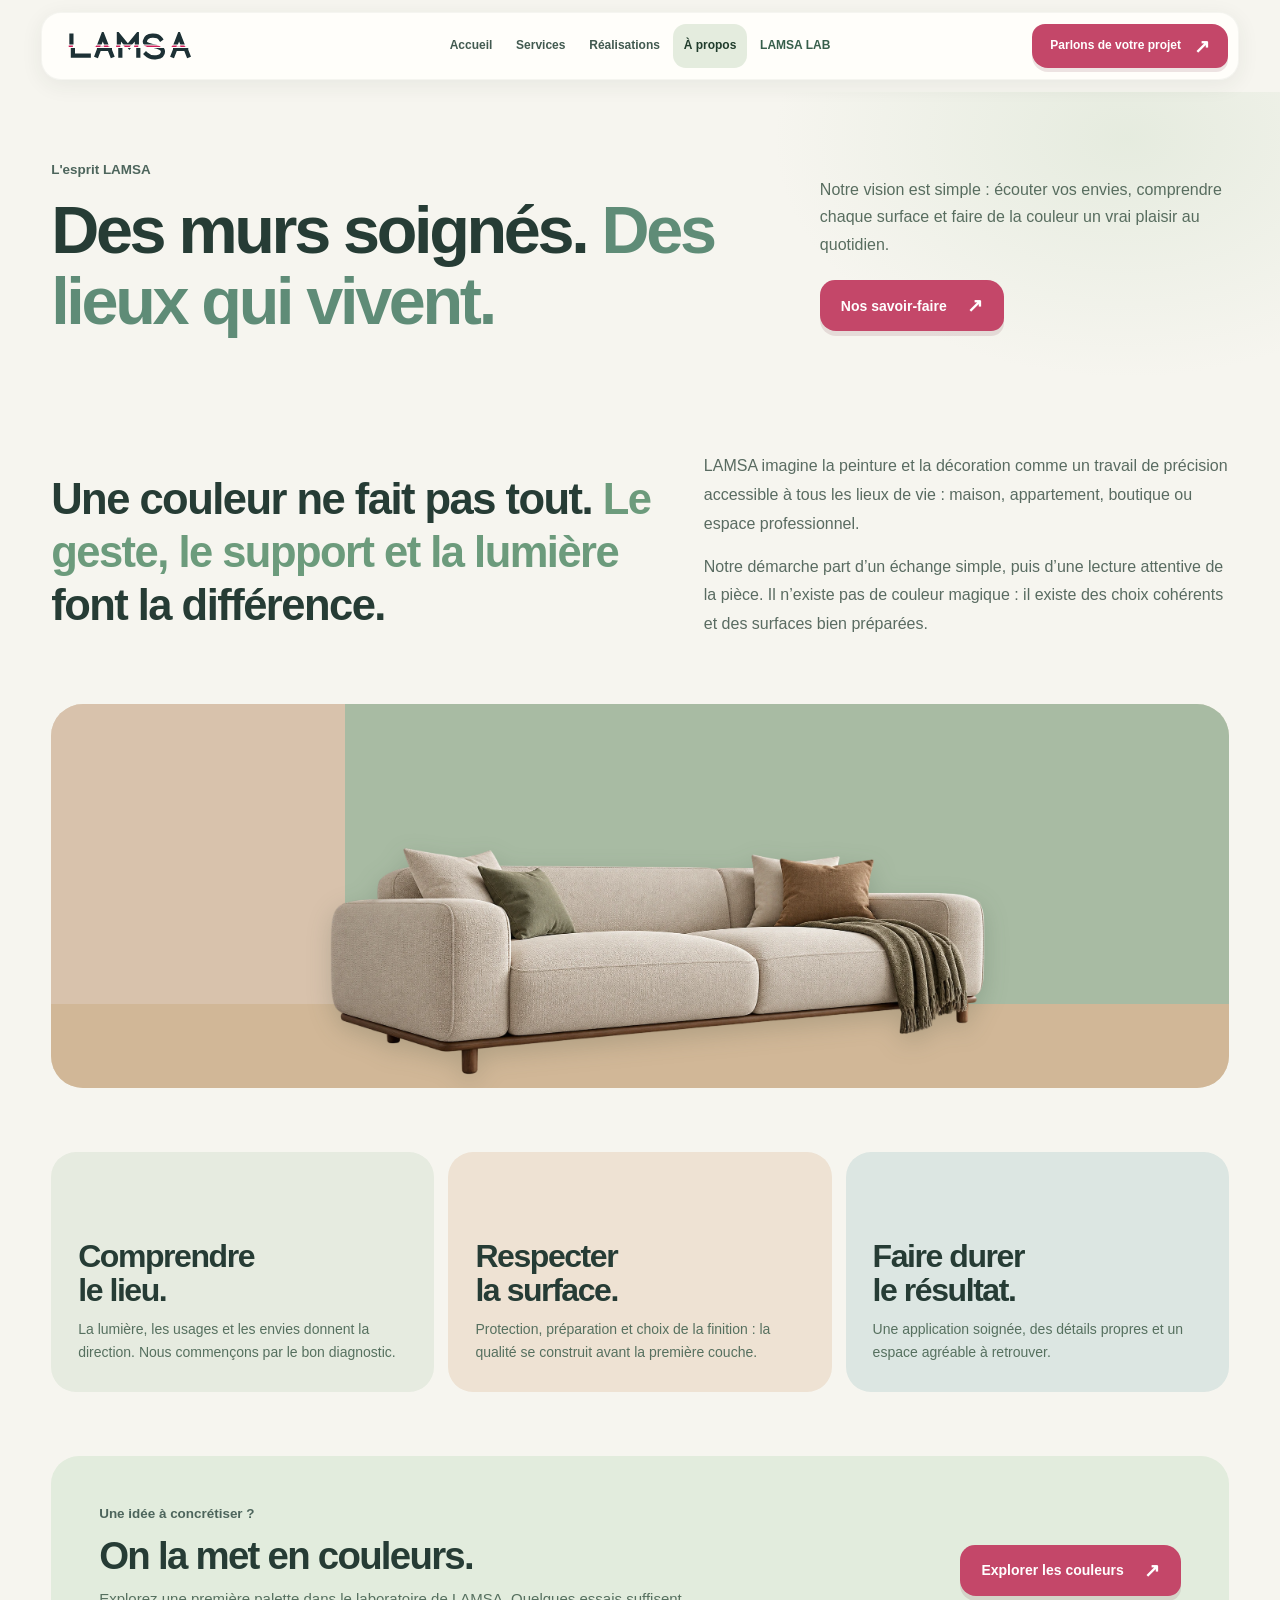
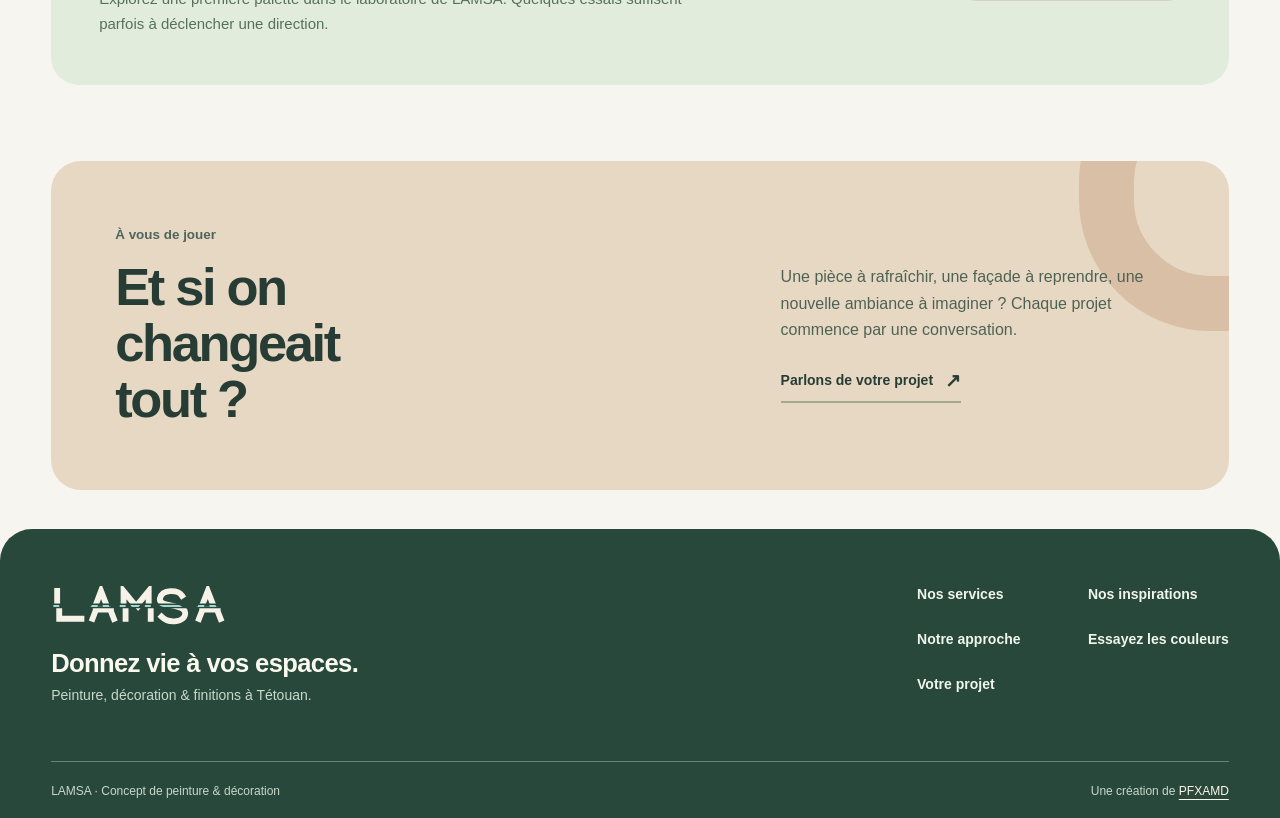
==== commit 1c80b1ec: "fix(nav): load centered navbar styling on a-propos/index.html" ====
--- a/a-propos/index.html
+++ b/a-propos/index.html
@@ -4,7 +4,7 @@
 <title>Notre approche — LAMSA</title>
 <link rel="icon" href="../brand/lamsa-symbol.svg" type="image/svg+xml">
 <link rel="stylesheet" href="../brand/tokens.css">
-<link rel="stylesheet" href="../assets/site.css?v=living-surfaces-1">
+<link rel="stylesheet" href="../assets/site.css?v=living-surfaces-nav-centered-2">
 <script defer src="../assets/site.js"></script>
 </head><body class="page-about"><div class="site-wrap"><a class="skip-site" href="#contenu">Aller au contenu</a>
 <header class="topbar"><div class="topbar-inner"><a class="topbar-logo" href="../index.html" aria-label="LAMSA — Accueil"><img src="../brand/lamsa-wordmark.svg" width="612" height="132" alt="LAMSA"></a><nav id="siteNav" class="topbar-nav" aria-label="Navigation principale"><a href="../index.html" >Accueil</a><a href="../services/" >Services</a><a href="../realisations/" >Réalisations</a><a href="../a-propos/" aria-current="page">À propos</a><a href="../lab/" class="nav-lab" >LAMSA LAB</a><a href="../devis/" class="nav-quote" >Parlons de votre projet <span aria-hidden="true">↗</span></a></nav><button class="menu-toggle" type="button" aria-controls="siteNav" aria-expanded="false" aria-label="Ouvrir le menu"><span class="menu-glyph" aria-hidden="true"></span><span class="menu-text">Menu</span></button></div></header>
--- a/assets/site.css
+++ b/assets/site.css
@@ -10,16 +10,17 @@
 .site-wrap{max-width:1690px;margin:auto;overflow:clip;min-height:100dvh}
 /* A calm, comfortable navigation surface—soft paint finish, generous touch targets. */
 .topbar{position:sticky;top:0;z-index:70;padding:12px clamp(15px,3.2vw,52px);background:rgba(246,245,239,.96);backdrop-filter:blur(16px);-webkit-backdrop-filter:blur(16px)}
-.topbar-inner{min-height:68px;border-radius:20px;background:var(--white);box-shadow:0 5px 22px rgba(43,59,45,.07),inset 0 0 0 1px rgba(75,95,76,.055);padding:8px 11px 8px clamp(16px,2vw,30px);display:flex;align-items:center;gap:clamp(12px,2vw,30px);justify-content:space-between;transition:box-shadow .2s ease}
+.topbar-inner{position:relative;min-height:68px;border-radius:20px;background:var(--white);box-shadow:0 5px 22px rgba(43,59,45,.07),inset 0 0 0 1px rgba(75,95,76,.055);padding:8px clamp(16px,2vw,30px);display:grid;grid-template-columns:minmax(0,1fr);align-items:center;transition:box-shadow .2s ease}
 .topbar.is-scrolled .topbar-inner{box-shadow:0 11px 28px rgba(43,59,45,.15)}
-.topbar-logo{display:block;flex:none;width:clamp(113px,10vw,146px)}.topbar-logo img{width:100%;height:auto}
-.topbar-nav{display:flex;align-items:center;justify-content:flex-end;gap:2px;margin-left:auto}
+.topbar-logo{display:block;grid-area:1/1;justify-self:start;position:relative;z-index:1;width:clamp(113px,10vw,146px)}.topbar-logo img{width:100%;height:auto}
+/* Keep the five page links centered in the entire navbar, independent of the logo and CTA. */
+.topbar-nav{grid-area:1/1;display:flex;align-items:center;justify-content:center;gap:2px;min-width:0;margin:0}
 .topbar-nav>a{min-height:44px;display:inline-flex;align-items:center;justify-content:center;padding:11px clamp(8px,.85vw,16px);border-radius:13px;font-size:clamp(12px,.9vw,14px);font-weight:630;line-height:1.15;white-space:nowrap;color:#425a50;transition:background .18s,color .18s,transform .18s}
 .topbar-nav>a:not(.nav-quote):hover{background:#edf2e9;color:var(--ink)}
 .topbar-nav>a:not(.nav-quote)[aria-current="page"]{background:#e4ecde;color:#203c2c}
 .topbar-nav .nav-lab{color:#375f4b}
-.topbar-nav>a.nav-quote{margin-left:clamp(7px,1.7vw,25px);padding:11px 18px;gap:13px;background:var(--pink);color:white;border-radius:13px 16px 12px 16px;font-weight:740;box-shadow:0 4px 0 rgba(109,32,49,.12)}
-.topbar-nav>a.nav-quote:hover{background:#af3559;transform:translateY(-2px)}
+.topbar-nav>a.nav-quote{position:absolute;right:11px;top:50%;transform:translateY(-50%);margin-left:0;padding:11px 18px;gap:13px;background:var(--pink);color:white;border-radius:13px 16px 12px 16px;font-weight:740;box-shadow:0 4px 0 rgba(109,32,49,.12)}
+.topbar-nav>a.nav-quote:hover{background:#af3559;transform:translateY(calc(-50% - 2px))}
 .topbar-nav>a.nav-quote[aria-current="page"]{background:#9c2d4c}
 .topbar-nav .nav-quote span{font-size:19px;line-height:1}
 .menu-toggle{display:none;gap:10px;align-items:center;justify-content:center;min-height:44px;border:0;background:#e9f0e7;border-radius:13px;padding:0 13px;color:var(--ink);font-weight:700;font-size:13px}
@@ -265,12 +266,13 @@
 @media(max-width:1230px){.topbar-nav>a{font-size:12px;padding-inline:9px}.topbar-logo{width:125px}.topbar-nav>a.nav-quote{padding-inline:12px;margin-left:4px}}
 @media(max-width:1020px){.topbar{padding-inline:12px}.topbar-inner{min-height:62px}.topbar-nav>a{font-size:11px;padding:10px 8px}.topbar-logo{width:112px}.hero{grid-template-columns:.9fr 1.1fr}.change-group{grid-template-columns:1fr auto}.theme-description{grid-column:1/-1;display:flex;flex-direction:row;gap:12px;border-left:0;border-top:1px solid #d4dcd0;padding:8px 0 0}.service-detail{min-height:380px}}
 @media(max-width:820px){
- .topbar{padding:9px 12px}.topbar-inner{min-height:58px;border-radius:17px;padding:8px 10px 8px 17px}.topbar-logo{width:121px}
+ .topbar{padding:9px 12px}.topbar-inner{display:flex;min-height:58px;border-radius:17px;padding:8px 10px 8px 17px}.topbar-logo{width:121px}
  .menu-toggle{display:inline-flex;margin-left:auto}
  .topbar-nav{display:none;position:absolute;top:calc(100% - 3px);left:12px;right:12px;padding:15px;background:#fffefa;border:1px solid #e0e7dc;border-radius:0 0 24px 24px;box-shadow:0 18px 30px #233d3030;flex-direction:column;align-items:stretch;gap:3px;max-height:calc(100dvh - 97px);overflow:auto}
  .topbar.menu-open .topbar-nav{display:flex}
  .topbar-nav>a{justify-content:flex-start;min-height:51px;font-size:17px;padding:13px 17px;border-radius:14px}
- .topbar-nav>a.nav-quote{justify-content:space-between;margin:10px 0 0;min-height:53px;font-size:15px}
+ .topbar-nav>a.nav-quote{position:static;transform:none;justify-content:space-between;margin:10px 0 0;min-height:53px;font-size:15px}
+ .topbar-nav>a.nav-quote:hover{transform:none}
  .hero{grid-template-columns:1fr;padding-top:22px;gap:17px;min-height:0}.hero-copy{padding:15px 0 10px;gap:20px}
  .hero h1{font-size:clamp(49px,8.4vw,76px)}.hero-art{height:clamp(390px,62vw,565px)}
  .section-intro{grid-template-columns:1fr;gap:14px}.service-ledger{grid-template-columns:repeat(2,minmax(0,1fr))}.service-teaser{grid-column:span 1;min-height:218px}.service-teaser:nth-child(n+4){grid-column:span 1;min-height:218px}
